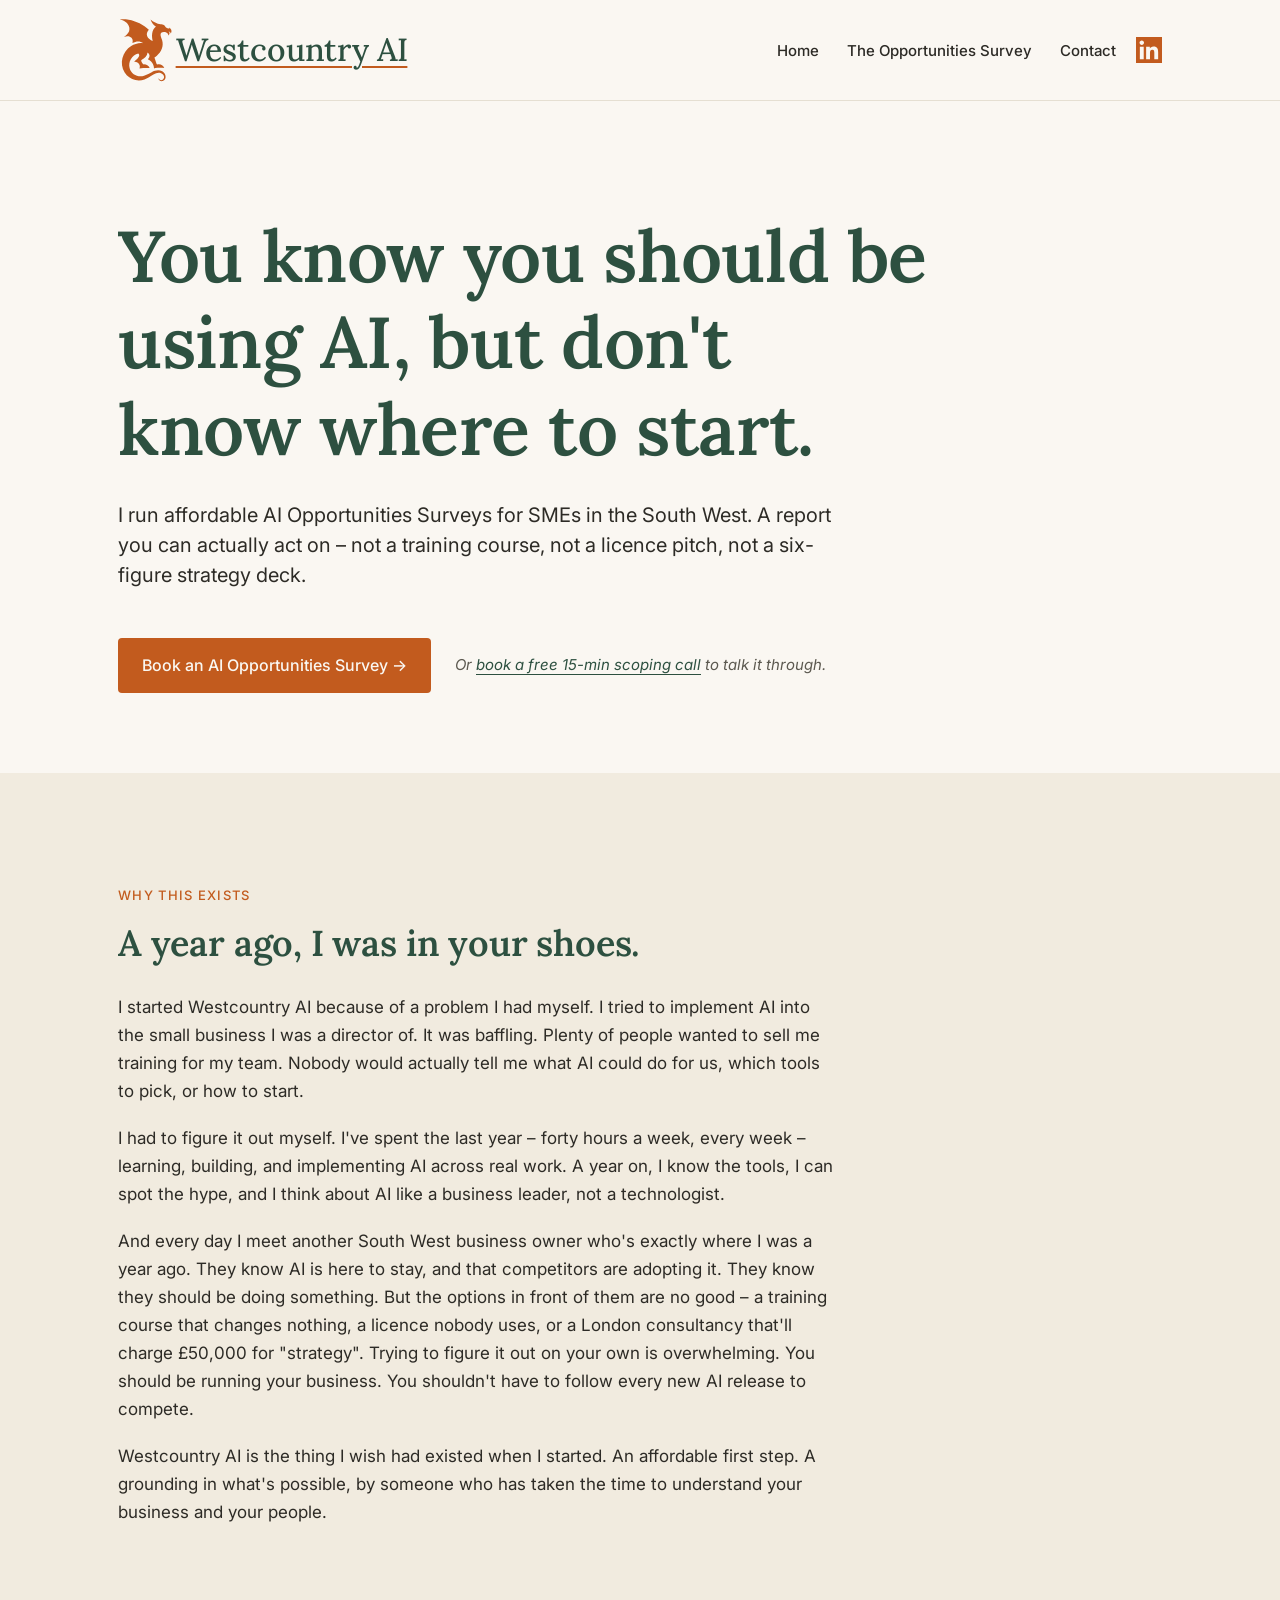
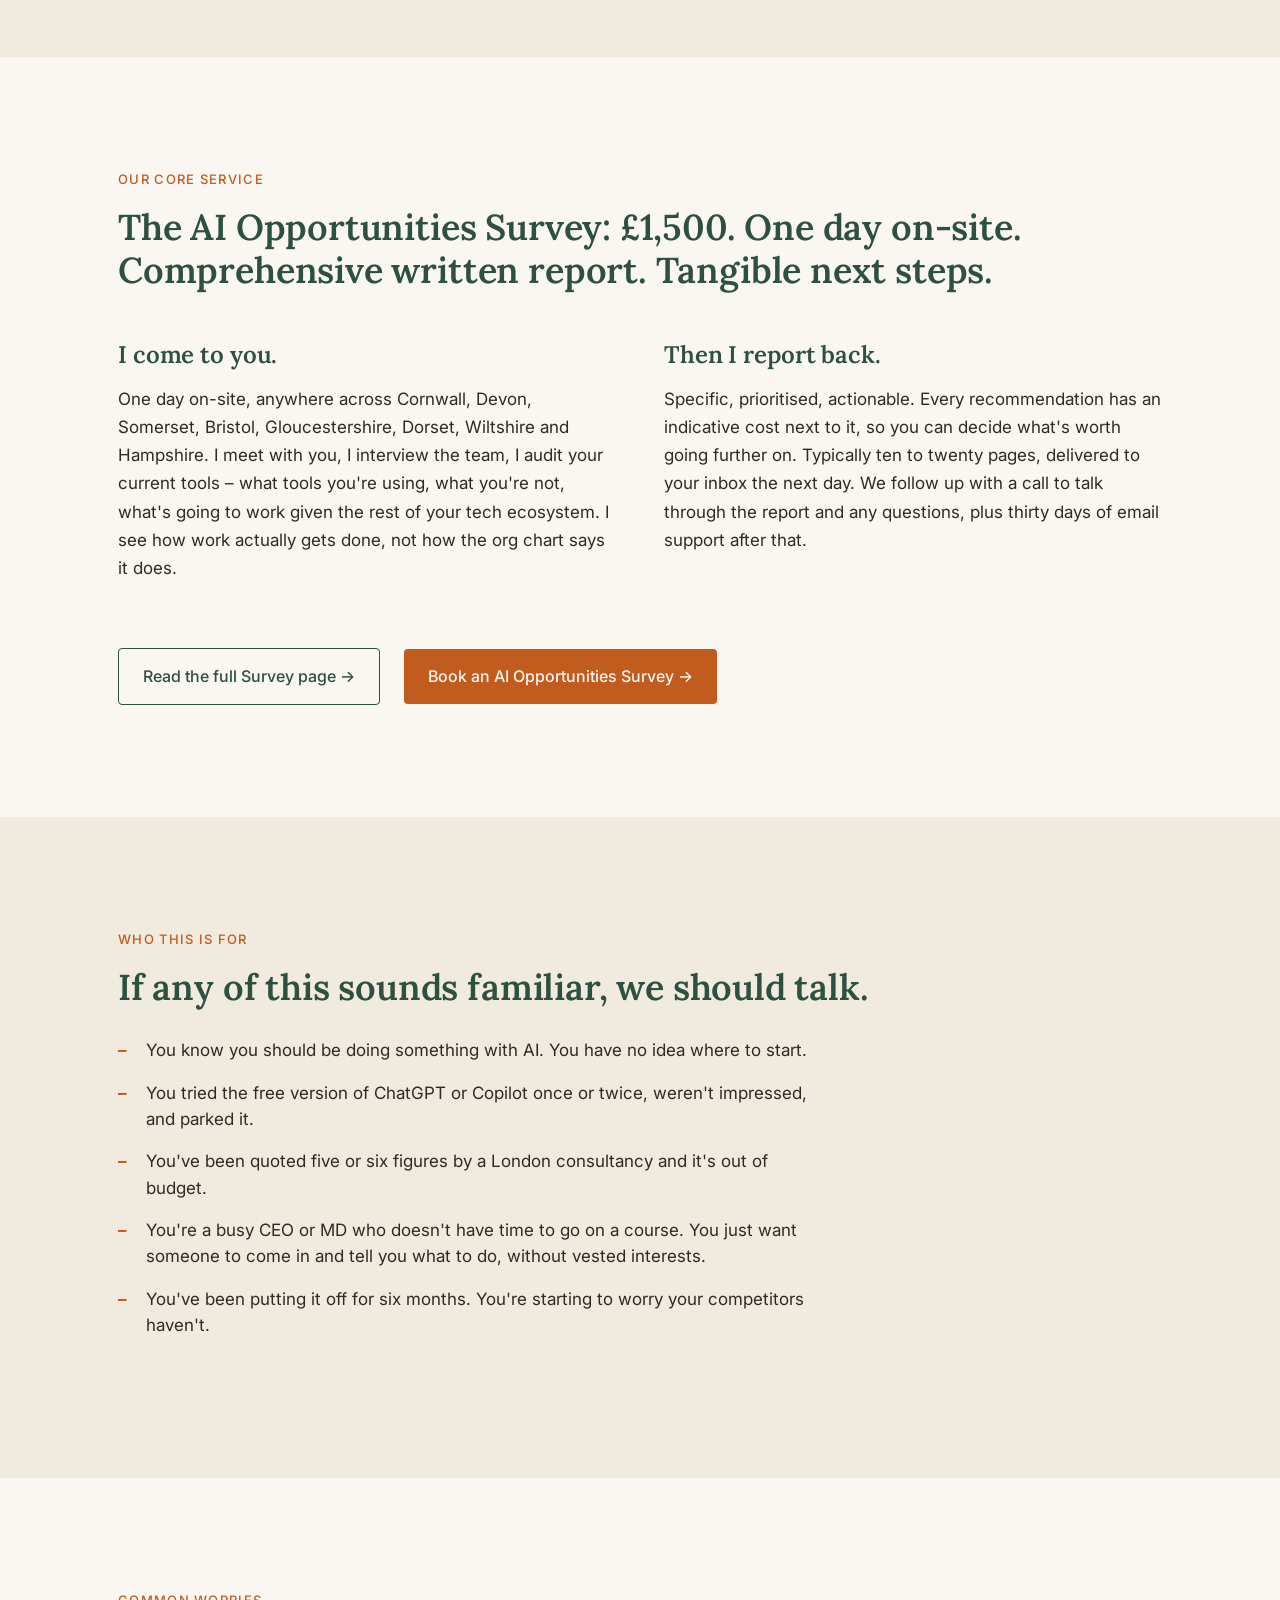
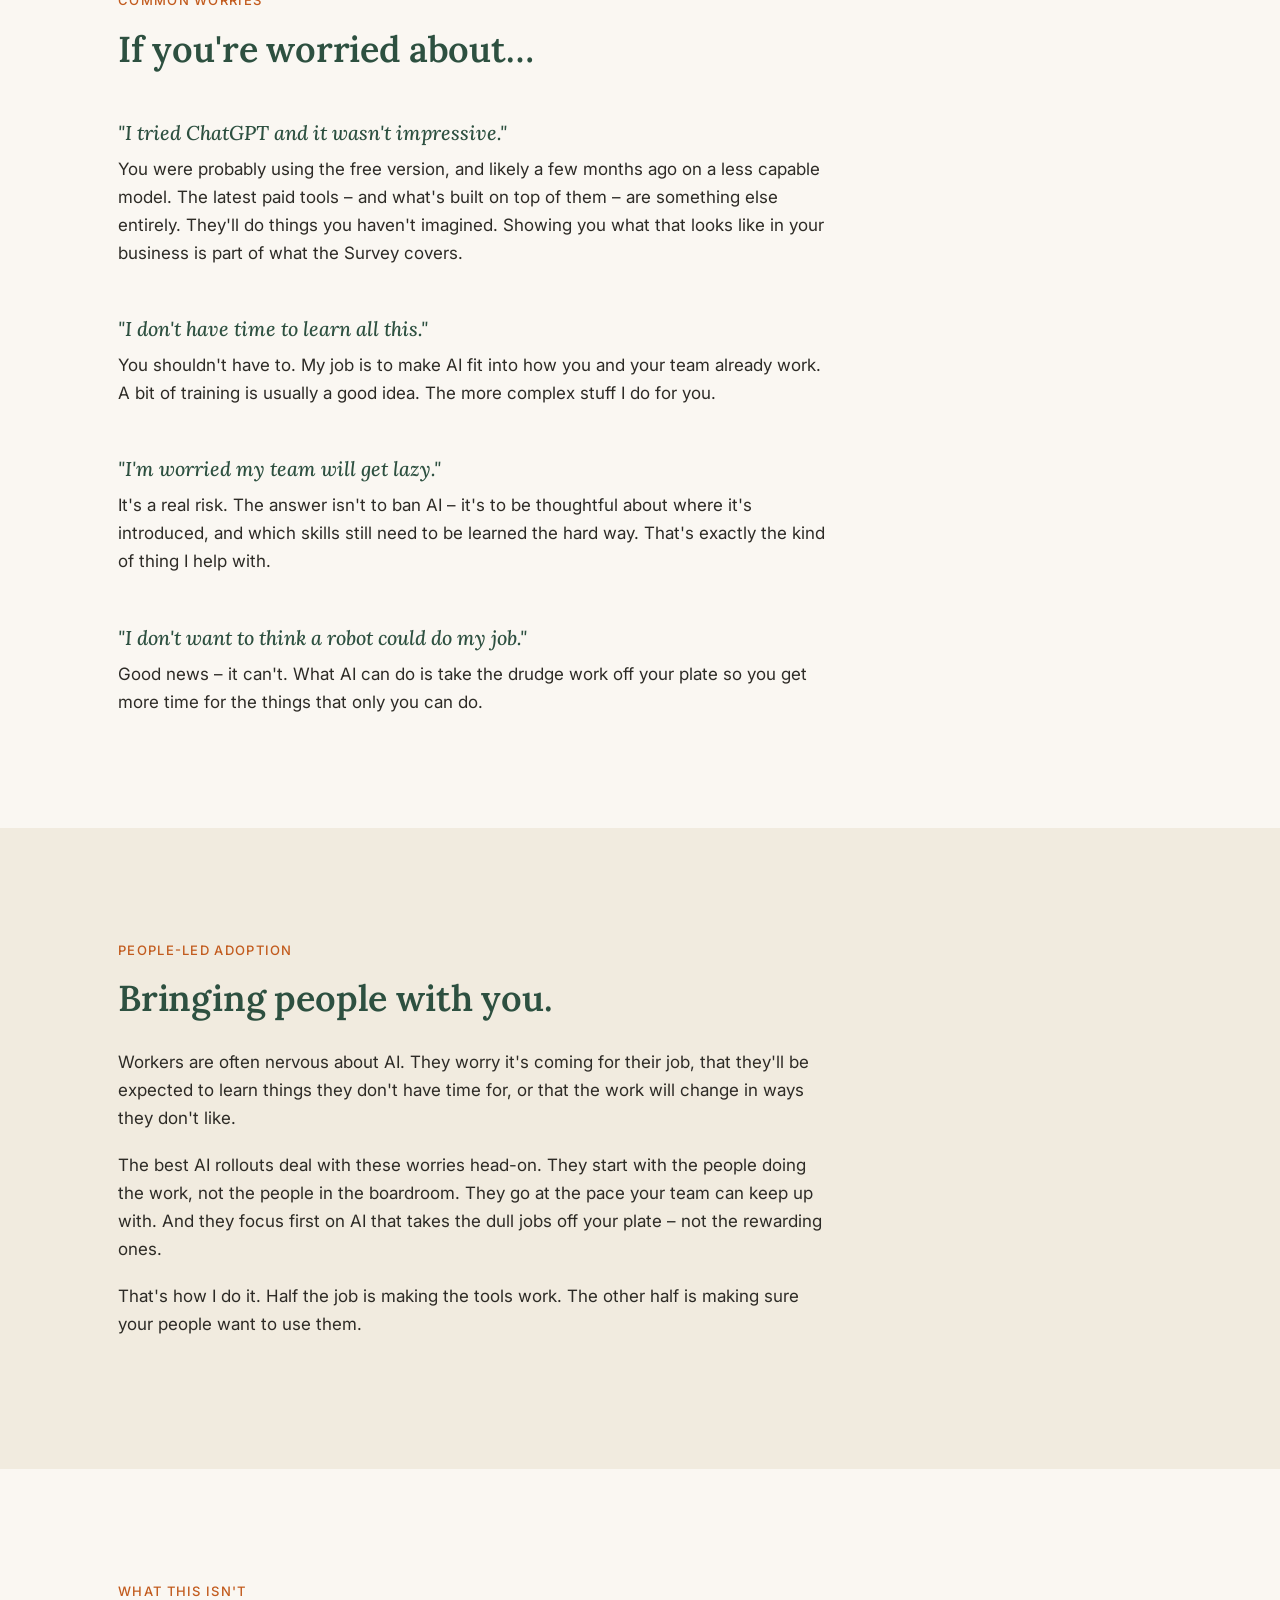
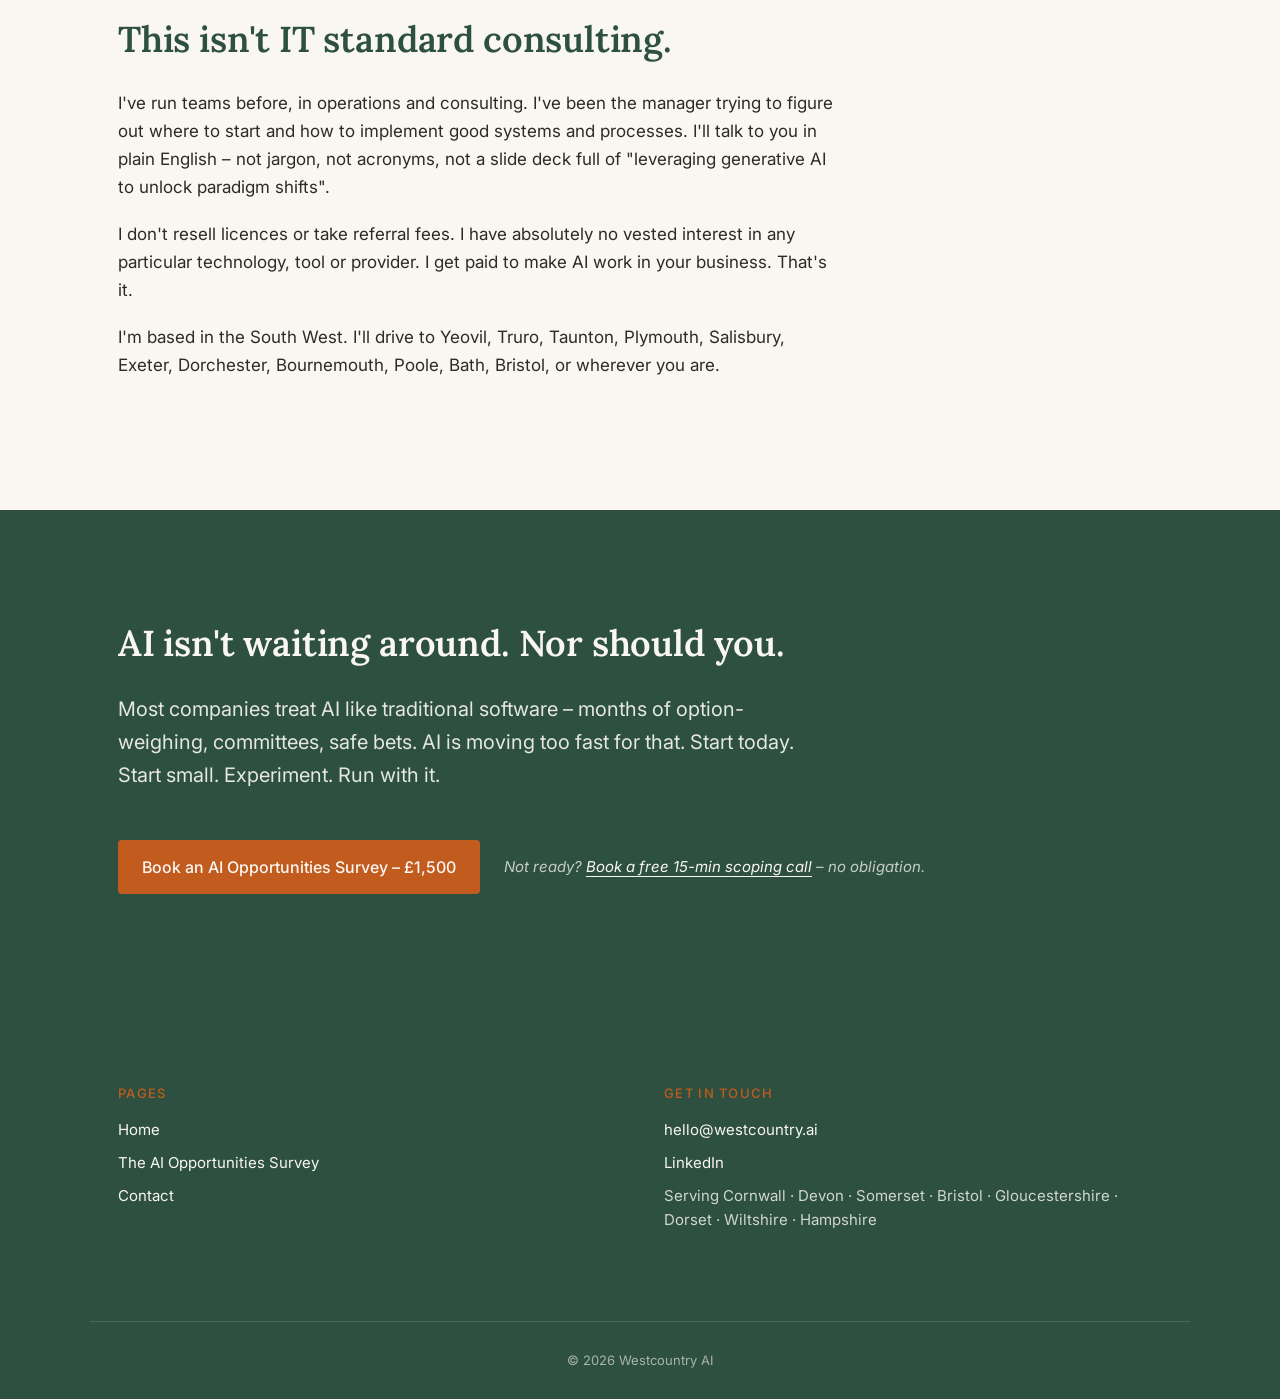
==== index.html @ 36a750c0 "Initial site — Westcountry AI v1" ====
<!DOCTYPE html>
<html lang="en-GB">
<head>
  <meta charset="UTF-8">
  <meta name="viewport" content="width=device-width, initial-scale=1.0">
  <title>Westcountry AI – Practical AI for businesses in the South West</title>
  <meta name="description" content="I help SMEs in Cornwall, Devon, Somerset and beyond figure out where AI fits. The AI Opportunities Survey: £1,500 fixed price, one day on-site, full written report.">
  <link rel="preconnect" href="https://fonts.googleapis.com">
  <link rel="preconnect" href="https://fonts.gstatic.com" crossorigin>
  <link rel="icon" type="image/svg+xml" href="wyvern.svg">
  <link rel="stylesheet" href="styles.css">
</head>
<body>

  <header class="site-header">
    <nav class="nav" aria-label="Main">
      <a href="index.html" class="logo"><img src="wyvern.svg" alt="" class="logo-icon" aria-hidden="true"><span class="logo-text">Westcountry AI</span></a>
      <ul class="nav-links">
        <li><a href="index.html">Home</a></li>
        <li><a href="opportunities-survey.html">The Opportunities Survey</a></li>
        <li><a href="contact.html">Contact</a></li>
      </ul>
      <a href="https://www.linkedin.com/company/westcountryai" class="nav-social" aria-label="LinkedIn" target="_blank" rel="noopener">
        <svg viewBox="0 0 24 24" aria-hidden="true"><rect width="24" height="24" fill="currentColor"/><path fill="#FAF7F2" d="M7.119 20.452H3.555V9h3.564v11.452zM5.337 7.433c-1.144 0-2.063-.926-2.063-2.065 0-1.138.92-2.063 2.063-2.063 1.14 0 2.064.925 2.064 2.063 0 1.139-.925 2.065-2.064 2.065zm15.115 13.019h-3.554v-5.569c0-1.328-.027-3.037-1.852-3.037-1.853 0-2.136 1.445-2.136 2.939v5.667H9.351V9h3.414v1.561h.046c.477-.9 1.637-1.85 3.37-1.85 3.601 0 4.267 2.37 4.267 5.455v6.286z"/></svg>
      </a>
    </nav>
  </header>

  <main>

    <!-- Hero -->
    <section class="hero">
      <div class="container">
        <h1>You know you should be using AI, but don't know where to start.</h1>
        <p class="subhead">I run affordable AI Opportunities Surveys for SMEs in the South West. A report you can actually act on – not a training course, not a licence pitch, not a six-figure strategy deck.</p>
        <div class="cta-row">
          <a href="mailto:hello@westcountry.ai?subject=AI%20Opportunities%20Survey%20enquiry" class="btn btn-primary">Book an AI Opportunities Survey →</a>
          <span class="secondary-cta">Or <a href="mailto:hello@westcountry.ai?subject=15-minute%20scoping%20call%20enquiry">book a free 15-min scoping call</a> to talk it through.</span>
        </div>
      </div>
    </section>

    <!-- Why this exists -->
    <section class="alt">
      <div class="container">
        <p class="section-eyebrow">Why this exists</p>
        <h2>A year ago, I was in your shoes.</h2>
        <div class="prose">
          <p>I started Westcountry AI because of a problem I had myself. I tried to implement AI into the small business I was a director of. It was baffling. Plenty of people wanted to sell me training for my team. Nobody would actually tell me what AI could do for us, which tools to pick, or how to start.</p>
          <p>I had to figure it out myself. I've spent the last year – forty hours a week, every week – learning, building, and implementing AI across real work. A year on, I know the tools, I can spot the hype, and I think about AI like a business leader, not a technologist.</p>
          <p>And every day I meet another South West business owner who's exactly where I was a year ago. They know AI is here to stay, and that competitors are adopting it. They know they should be doing something. But the options in front of them are no good – a training course that changes nothing, a licence nobody uses, or a London consultancy that'll charge £50,000 for "strategy". Trying to figure it out on your own is overwhelming. You should be running your business. You shouldn't have to follow every new AI release to compete.</p>
          <p>Westcountry AI is the thing I wish had existed when I started. An affordable first step. A grounding in what's possible, by someone who has taken the time to understand your business and your people.</p>
        </div>
      </div>
    </section>

    <!-- The product -->
    <section>
      <div class="container">
        <p class="section-eyebrow">Our core service</p>
        <h2>The AI Opportunities Survey: £1,500. One day on-site. Comprehensive written report. Tangible next steps.</h2>

        <div class="three-cols">
          <div class="col">
            <h3>I come to you.</h3>
            <p>One day on-site, anywhere across Cornwall, Devon, Somerset, Bristol, Gloucestershire, Dorset, Wiltshire and Hampshire. I meet with you, I interview the team, I audit your current tools – what tools you're using, what you're not, what's going to work given the rest of your tech ecosystem. I see how work actually gets done, not how the org chart says it does.</p>
          </div>
          <div class="col">
            <h3>Then I report back.</h3>
            <p>Specific, prioritised, actionable. Every recommendation has an indicative cost next to it, so you can decide what's worth going further on. Typically ten to twenty pages, delivered to your inbox the next day. We follow up with a call to talk through the report and any questions, plus thirty days of email support after that.</p>
          </div>
        </div>

        <div class="cta-row" style="margin-top: 3rem;">
          <a href="opportunities-survey.html" class="btn btn-secondary">Read the full Survey page →</a>
          <a href="mailto:hello@westcountry.ai?subject=AI%20Opportunities%20Survey%20enquiry" class="btn btn-primary">Book an AI Opportunities Survey →</a>
        </div>
      </div>
    </section>

    <!-- If this sounds like you -->
    <section class="alt">
      <div class="container">
        <p class="section-eyebrow">Who this is for</p>
        <h2>If any of this sounds familiar, we should talk.</h2>
        <ul class="bullet-list">
          <li>You know you should be doing something with AI. You have no idea where to start.</li>
          <li>You tried the free version of ChatGPT or Copilot once or twice, weren't impressed, and parked it.</li>
          <li>You've been quoted five or six figures by a London consultancy and it's out of budget.</li>
          <li>You're a busy CEO or MD who doesn't have time to go on a course. You just want someone to come in and tell you what to do, without vested interests.</li>
          <li>You've been putting it off for six months. You're starting to worry your competitors haven't.</li>
        </ul>
      </div>
    </section>

    <!-- If you're worried about -->
    <section>
      <div class="container">
        <p class="section-eyebrow">Common worries</p>
        <h2>If you're worried about…</h2>

        <div class="worries">
          <div class="worry-item">
            <p class="q">"I tried ChatGPT and it wasn't impressive."</p>
            <p class="a">You were probably using the free version, and likely a few months ago on a less capable model. The latest paid tools – and what's built on top of them – are something else entirely. They'll do things you haven't imagined. Showing you what that looks like in your business is part of what the Survey covers.</p>
          </div>

          <div class="worry-item">
            <p class="q">"I don't have time to learn all this."</p>
            <p class="a">You shouldn't have to. My job is to make AI fit into how you and your team already work. A bit of training is usually a good idea. The more complex stuff I do for you.</p>
          </div>

          <div class="worry-item">
            <p class="q">"I'm worried my team will get lazy."</p>
            <p class="a">It's a real risk. The answer isn't to ban AI – it's to be thoughtful about where it's introduced, and which skills still need to be learned the hard way. That's exactly the kind of thing I help with.</p>
          </div>

          <div class="worry-item">
            <p class="q">"I don't want to think a robot could do my job."</p>
            <p class="a">Good news – it can't. What AI can do is take the drudge work off your plate so you get more time for the things that only you can do.</p>
          </div>
        </div>
      </div>
    </section>

    <!-- Bringing people with you -->
    <section class="alt">
      <div class="container">
        <p class="section-eyebrow">People-led adoption</p>
        <h2>Bringing people with you.</h2>
        <div class="prose">
          <p>Workers are often nervous about AI. They worry it's coming for their job, that they'll be expected to learn things they don't have time for, or that the work will change in ways they don't like.</p>
          <p>The best AI rollouts deal with these worries head-on. They start with the people doing the work, not the people in the boardroom. They go at the pace your team can keep up with. And they focus first on AI that takes the dull jobs off your plate – not the rewarding ones.</p>
          <p>That's how I do it. Half the job is making the tools work. The other half is making sure your people want to use them.</p>
        </div>
      </div>
    </section>

    <!-- I'm not a tech bro -->
    <section>
      <div class="container">
        <p class="section-eyebrow">What this isn't</p>
        <h2>This isn't IT standard consulting.</h2>
        <div class="prose">
          <p>I've run teams before, in operations and consulting. I've been the manager trying to figure out where to start and how to implement good systems and processes. I'll talk to you in plain English – not jargon, not acronyms, not a slide deck full of "leveraging generative AI to unlock paradigm shifts".</p>
          <p>I don't resell licences or take referral fees. I have absolutely no vested interest in any particular technology, tool or provider. I get paid to make AI work in your business. That's it.</p>
          <p>I'm based in the South West. I'll drive to Yeovil, Truro, Taunton, Plymouth, Salisbury, Exeter, Dorchester, Bournemouth, Poole, Bath, Bristol, or wherever you are.</p>
        </div>
      </div>
    </section>

    <!-- Final CTA band -->
    <section class="cta-band">
      <div class="container">
        <h2>AI isn't waiting around. Nor should you.</h2>
        <p class="subhead">Most companies treat AI like traditional software – months of option-weighing, committees, safe bets. AI is moving too fast for that. Start today. Start small. Experiment. Run with it.</p>
        <div class="cta-row">
          <a href="mailto:hello@westcountry.ai?subject=AI%20Opportunities%20Survey%20enquiry" class="btn btn-primary">Book an AI Opportunities Survey – £1,500</a>
          <span class="secondary-cta">Not ready? <a href="mailto:hello@westcountry.ai?subject=15-minute%20scoping%20call%20enquiry">Book a free 15-min scoping call</a> – no obligation.</span>
        </div>
      </div>
    </section>

  </main>

  <footer class="site-footer">
    <div class="footer-grid">
      <div>
        <h4>Pages</h4>
        <ul>
          <li><a href="index.html">Home</a></li>
          <li><a href="opportunities-survey.html">The AI Opportunities Survey</a></li>
          <li><a href="contact.html">Contact</a></li>
        </ul>
      </div>
      <div>
        <h4>Get in touch</h4>
        <p><a href="mailto:hello@westcountry.ai">hello@westcountry.ai</a></p>
        <p><a href="https://www.linkedin.com/company/westcountryai" target="_blank" rel="noopener">LinkedIn</a></p>
        <p>Serving Cornwall · Devon · Somerset · Bristol · Gloucestershire · Dorset · Wiltshire · Hampshire</p>
      </div>
    </div>
    <div class="copyright">© 2026 Westcountry AI</div>
  </footer>

</body>
</html>
---- styles.css ----
/* ============================================
   Westcountry AI – site styles
   v1, plain CSS, no framework
   ============================================ */

/* ---- Fonts (Google Fonts) ---- */
@import url('https://fonts.googleapis.com/css2?family=Lora:ital,wght@0,400..700;1,400..700&family=Inter:wght@400;500;600;700&display=swap');

/* ---- Reset ---- */
*, *::before, *::after {
  box-sizing: border-box;
  margin: 0;
  padding: 0;
}

html {
  scroll-behavior: smooth;
  -webkit-text-size-adjust: 100%;
}

img, svg {
  max-width: 100%;
  height: auto;
  display: block;
}

button {
  font: inherit;
}

/* ---- Design tokens ---- */
:root {
  /* Palette */
  --bg: #FAF7F2;
  --bg-alt: #F1EBDF;
  --bg-dark: #2D5040;
  --text: #2D2B26;
  --text-muted: #5C5950;
  --primary: #2D5040;
  --accent: #C25B1E;
  --accent-hover: #A04816;
  --border: #E5DFD2;

  /* Type */
  --font-heading: 'Lora', Georgia, serif;
  --font-body: 'Inter', -apple-system, system-ui, sans-serif;

  /* Type scale (mobile defaults; larger via clamp) */
  --fs-display: clamp(2.5rem, 6vw, 4.5rem);  /* H1 hero */
  --fs-h1: clamp(2rem, 4.5vw, 3rem);          /* page H1 */
  --fs-h2: clamp(1.625rem, 3vw, 2.25rem);     /* H2 */
  --fs-h3: clamp(1.25rem, 2vw, 1.5rem);       /* H3 */
  --fs-large: 1.25rem;                         /* lead paragraphs */
  --fs-body: 1.0625rem;                        /* 17px body */
  --fs-small: 0.9375rem;                       /* 15px */
  --fs-caption: 0.8125rem;                     /* 13px */

  /* Spacing */
  --space-xxs: 0.25rem;
  --space-xs: 0.5rem;
  --space-s: 1rem;
  --space-m: 1.75rem;
  --space-l: 3rem;
  --space-xl: 5rem;
  --space-xxl: 7rem;

  /* Layout */
  --max-prose: 65ch;
  --max-content: 1100px;
}

/* ---- Base ---- */
body {
  background: var(--bg);
  color: var(--text);
  font-family: var(--font-body);
  font-size: var(--fs-body);
  line-height: 1.65;
  font-feature-settings: "kern", "liga", "calt";
  -webkit-font-smoothing: antialiased;
  -moz-osx-font-smoothing: grayscale;
}

h1, h2, h3, h4 {
  font-family: var(--font-heading);
  color: var(--primary);
  line-height: 1.2;
  letter-spacing: -0.005em;
}

h1 {
  font-size: var(--fs-h1);
  font-weight: 600;
}

h2 {
  font-size: var(--fs-h2);
  font-weight: 600;
  margin-bottom: var(--space-m);
}

h3 {
  font-size: var(--fs-h3);
  font-weight: 600;
  margin-bottom: var(--space-s);
}

p {
  margin-bottom: 1.1em;
  max-width: 65ch;
}

a {
  color: var(--primary);
  text-decoration: underline;
  text-decoration-thickness: 1px;
  text-underline-offset: 4px;
  transition: color 0.15s ease;
}

a:hover {
  color: var(--accent);
}

strong {
  font-weight: 600;
  color: var(--primary);
}

em {
  font-style: italic;
}

::selection {
  background: var(--accent);
  color: var(--bg);
}

/* ---- Layout ---- */
.container {
  max-width: var(--max-content);
  margin: 0 auto;
  padding: 0 var(--space-m);
}

.prose {
  max-width: var(--max-prose);
}

.prose-narrow {
  max-width: 55ch;
}

section {
  padding: var(--space-xxl) 0;
}

section.alt {
  background: var(--bg-alt);
}

section.tight {
  padding: var(--space-xl) 0;
}

.section-eyebrow {
  font-family: var(--font-body);
  font-size: var(--fs-caption);
  text-transform: uppercase;
  letter-spacing: 0.1em;
  color: var(--accent);
  font-weight: 500;
  margin-bottom: var(--space-s);
}

/* ---- Header ---- */
.site-header {
  position: sticky;
  top: 0;
  z-index: 100;
  background: color-mix(in srgb, var(--bg) 92%, transparent);
  backdrop-filter: saturate(180%) blur(10px);
  -webkit-backdrop-filter: saturate(180%) blur(10px);
  border-bottom: 1px solid var(--border);
}

.nav {
  display: flex;
  align-items: center;
  justify-content: flex-start;
  gap: 0;
  max-width: var(--max-content);
  margin: 0 auto;
  padding: 1.125rem var(--space-m);
}

.nav-links {
  margin-left: auto;
}

.nav-social {
  margin-left: 1.25rem;
}

.logo {
  font-family: var(--font-heading);
  font-weight: 500;
  color: var(--primary);
  text-decoration: none;
  font-size: 2rem;
  letter-spacing: -0.005em;
  white-space: nowrap;
  display: inline-flex;
  align-items: center;
  gap: 0.15rem;
}

.logo-icon {
  height: 64px;
  width: auto;
  flex-shrink: 0;
}

.nav-social {
  color: var(--accent);
  display: inline-flex;
  align-items: center;
  text-decoration: none;
  transition: color 0.15s ease;
}

.nav-social svg {
  width: 26px;
  height: 26px;
  display: block;
}

.nav-social:hover {
  color: var(--accent-hover);
}

.logo:hover {
  color: var(--primary);
}

.logo-text {
  text-decoration: underline;
  text-decoration-color: var(--accent);
  text-decoration-thickness: 1.5px;
  text-underline-offset: 5px;
}

.nav-links {
  display: flex;
  gap: 1.75rem;
  list-style: none;
  align-items: center;
}

.nav-links a {
  text-decoration: none;
  font-size: var(--fs-small);
  color: var(--text);
  font-weight: 500;
}

.nav-links a:hover {
  color: var(--accent);
}

.nav-cta {
  margin-left: auto;
}

/* ---- Buttons ---- */
.btn {
  display: inline-flex;
  align-items: center;
  gap: 0.5em;
  padding: 0.875rem 1.5rem;
  font-family: var(--font-body);
  font-weight: 500;
  font-size: 1rem;
  text-decoration: none;
  border-radius: 4px;
  cursor: pointer;
  border: none;
  transition: background-color 0.15s ease, color 0.15s ease;
  white-space: nowrap;
}

.btn-primary {
  background: var(--accent);
  color: var(--bg);
}

.btn-primary:hover {
  background: var(--accent-hover);
  color: var(--bg);
}

.btn-secondary {
  background: transparent;
  color: var(--primary);
  border: 1px solid var(--primary);
}

.btn-secondary:hover {
  background: var(--primary);
  color: var(--bg);
}

.btn-text {
  color: var(--primary);
  font-size: var(--fs-small);
  text-decoration: underline;
}

.btn-text:hover {
  color: var(--accent);
}

/* ---- Hero ---- */
.hero {
  padding: var(--space-xxl) 0 var(--space-xl);
}

.hero h1 {
  font-size: var(--fs-display);
  font-weight: 600;
  margin-bottom: var(--space-m);
  max-width: 18ch;
}

.hero .subhead {
  font-size: var(--fs-large);
  color: var(--text);
  margin-bottom: var(--space-l);
  max-width: 55ch;
  line-height: 1.5;
}

.cta-row {
  display: flex;
  flex-wrap: wrap;
  align-items: center;
  gap: 1.5rem;
}

.secondary-cta {
  font-size: var(--fs-small);
  color: var(--text-muted);
  font-style: italic;
}

.secondary-cta a {
  color: var(--primary);
}

/* ---- Three-column ---- */
.three-cols {
  display: grid;
  grid-template-columns: repeat(auto-fit, minmax(260px, 1fr));
  gap: var(--space-l);
  margin-top: var(--space-l);
}

.three-cols .col h3 {
  margin-bottom: var(--space-s);
  color: var(--primary);
}

/* ---- Bullet list ---- */
.bullet-list {
  list-style: none;
  margin: var(--space-m) 0;
}

.bullet-list li {
  padding-left: 1.75rem;
  position: relative;
  margin-bottom: var(--space-s);
  max-width: 65ch;
  line-height: 1.55;
}

.bullet-list li::before {
  content: '–';
  position: absolute;
  left: 0;
  color: var(--accent);
  font-weight: 700;
}

/* ---- Worry / Q&A blocks ---- */
.worries {
  display: grid;
  gap: var(--space-l);
  max-width: 70ch;
  margin-top: var(--space-l);
}

.worry-item .q {
  font-family: var(--font-heading);
  font-style: italic;
  color: var(--primary);
  font-size: 1.25rem;
  font-weight: 500;
  margin-bottom: var(--space-xs);
  line-height: 1.4;
}

.worry-item .a {
  color: var(--text);
  margin: 0;
}

/* ---- Pull quote / testimonial ---- */
.quote-block {
  border-left: 3px solid var(--accent);
  padding-left: var(--space-m);
  margin: var(--space-m) 0;
  max-width: 60ch;
}

.quote-block .quote {
  font-family: var(--font-heading);
  font-style: italic;
  font-size: 1.375rem;
  color: var(--primary);
  line-height: 1.4;
  font-weight: 400;
}

.quote-block .attr {
  font-family: var(--font-body);
  font-style: normal;
  font-size: var(--fs-small);
  color: var(--text-muted);
  margin-top: var(--space-s);
}

/* ---- Final CTA band ---- */
.cta-band {
  background: var(--bg-dark);
  color: var(--bg);
  padding: var(--space-xxl) 0;
}

.cta-band h2,
.cta-band h3 {
  color: var(--bg);
}

.cta-band .subhead {
  color: color-mix(in srgb, var(--bg) 90%, transparent);
  font-size: var(--fs-large);
  margin-bottom: var(--space-l);
  max-width: 55ch;
}

.cta-band .secondary-cta {
  color: color-mix(in srgb, var(--bg) 75%, transparent);
}

.cta-band .secondary-cta a {
  color: var(--bg);
}

/* ---- FAQ accordion-ish (no JS) ---- */
.faq {
  margin-top: var(--space-l);
  max-width: 70ch;
}

.faq details {
  border-bottom: 1px solid var(--border);
  padding: var(--space-m) 0;
}

.faq details:first-child {
  border-top: 1px solid var(--border);
}

.faq summary {
  font-family: var(--font-heading);
  font-size: 1.125rem;
  font-weight: 500;
  color: var(--primary);
  cursor: pointer;
  list-style: none;
  display: flex;
  justify-content: space-between;
  align-items: center;
  gap: var(--space-s);
}

.faq summary::-webkit-details-marker {
  display: none;
}

.faq summary::after {
  content: '+';
  font-weight: 300;
  font-size: 1.5rem;
  color: var(--accent);
  transition: transform 0.2s ease;
}

.faq details[open] summary::after {
  content: '−';
}

.faq details > *:not(summary) {
  margin-top: var(--space-s);
}

/* ---- Day timeline (Opportunities Survey) ---- */
.day-step {
  margin-bottom: var(--space-l);
  padding-left: var(--space-m);
  border-left: 2px solid var(--border);
}

.day-step h3 {
  color: var(--primary);
  margin-bottom: var(--space-xs);
}

.day-step .duration {
  font-size: var(--fs-small);
  color: var(--text-muted);
  font-style: italic;
}

/* ---- Cards (case studies placeholder) ---- */
.card-grid {
  display: grid;
  grid-template-columns: repeat(auto-fit, minmax(260px, 1fr));
  gap: var(--space-m);
  margin-top: var(--space-l);
}

.card {
  background: var(--bg);
  border: 1px solid var(--border);
  padding: var(--space-m);
  border-radius: 6px;
}

.card-empty {
  text-align: center;
  padding: var(--space-xl);
  border: 2px dashed var(--border);
  background: transparent;
  color: var(--text-muted);
  font-style: italic;
  border-radius: 6px;
}

/* ---- Footer ---- */
.site-footer {
  background: var(--primary);
  color: var(--bg);
  padding: var(--space-xl) 0 var(--space-m);
}

.site-footer h4 {
  color: var(--accent);
  font-family: var(--font-body);
  font-size: var(--fs-caption);
  text-transform: uppercase;
  letter-spacing: 0.1em;
  margin-bottom: var(--space-s);
  font-weight: 500;
}

.site-footer a {
  color: var(--bg);
  text-decoration: none;
}

.site-footer a:hover {
  color: var(--accent);
}

.footer-grid {
  display: grid;
  grid-template-columns: repeat(auto-fit, minmax(200px, 1fr));
  gap: var(--space-l);
  max-width: var(--max-content);
  margin: 0 auto;
  padding: 0 var(--space-m);
}

.footer-grid ul {
  list-style: none;
}

.footer-grid li {
  margin-bottom: var(--space-xs);
  font-size: var(--fs-small);
}

.footer-grid p {
  font-size: var(--fs-small);
  color: color-mix(in srgb, var(--bg) 80%, transparent);
  margin-bottom: var(--space-xs);
}

.copyright {
  text-align: center;
  font-size: var(--fs-caption);
  color: color-mix(in srgb, var(--bg) 60%, transparent);
  margin-top: var(--space-xl);
  padding-top: var(--space-m);
  border-top: 1px solid color-mix(in srgb, var(--bg) 15%, transparent);
  max-width: var(--max-content);
  margin-left: auto;
  margin-right: auto;
  padding-left: var(--space-m);
  padding-right: var(--space-m);
}

/* ---- Utility ---- */
.lead {
  font-size: var(--fs-large);
  color: var(--text);
  line-height: 1.5;
}

.muted {
  color: var(--text-muted);
}

.divider {
  border: none;
  height: 1px;
  background: var(--border);
  margin: var(--space-l) 0;
}

.placeholder-note {
  background: color-mix(in srgb, var(--accent) 10%, transparent);
  border-left: 3px solid var(--accent);
  padding: var(--space-s) var(--space-m);
  font-size: var(--fs-small);
  color: var(--text-muted);
  font-style: italic;
  margin: var(--space-m) 0;
}

/* ---- Page-specific helpers ---- */
.page-hero {
  padding: var(--space-xxl) 0 var(--space-l);
}

.page-hero h1 {
  font-size: var(--fs-h1);
  margin-bottom: var(--space-m);
}

.page-hero .subhead {
  font-size: var(--fs-large);
  color: var(--text);
  max-width: 55ch;
}

/* ---- Responsive ---- */
@media (max-width: 880px) {
  .nav {
    flex-wrap: wrap;
    padding: 1rem var(--space-s);
    gap: var(--space-s);
  }

  .nav-links {
    order: 3;
    width: 100%;
    flex-wrap: wrap;
    gap: 1rem;
    padding-top: var(--space-s);
    border-top: 1px solid var(--border);
  }

  .nav-cta {
    margin-left: 0;
  }

  section {
    padding: var(--space-xl) 0;
  }

  .hero {
    padding: var(--space-xl) 0 var(--space-l);
  }

  .footer-grid {
    grid-template-columns: 1fr 1fr;
  }
}

@media (max-width: 520px) {
  .nav-links {
    flex-direction: column;
    align-items: flex-start;
    gap: 0.5rem;
  }

  .nav-cta {
    width: 100%;
  }

  .nav-cta .btn {
    width: 100%;
    justify-content: center;
  }

  .footer-grid {
    grid-template-columns: 1fr;
  }

  .cta-row {
    flex-direction: column;
    align-items: flex-start;
  }
}
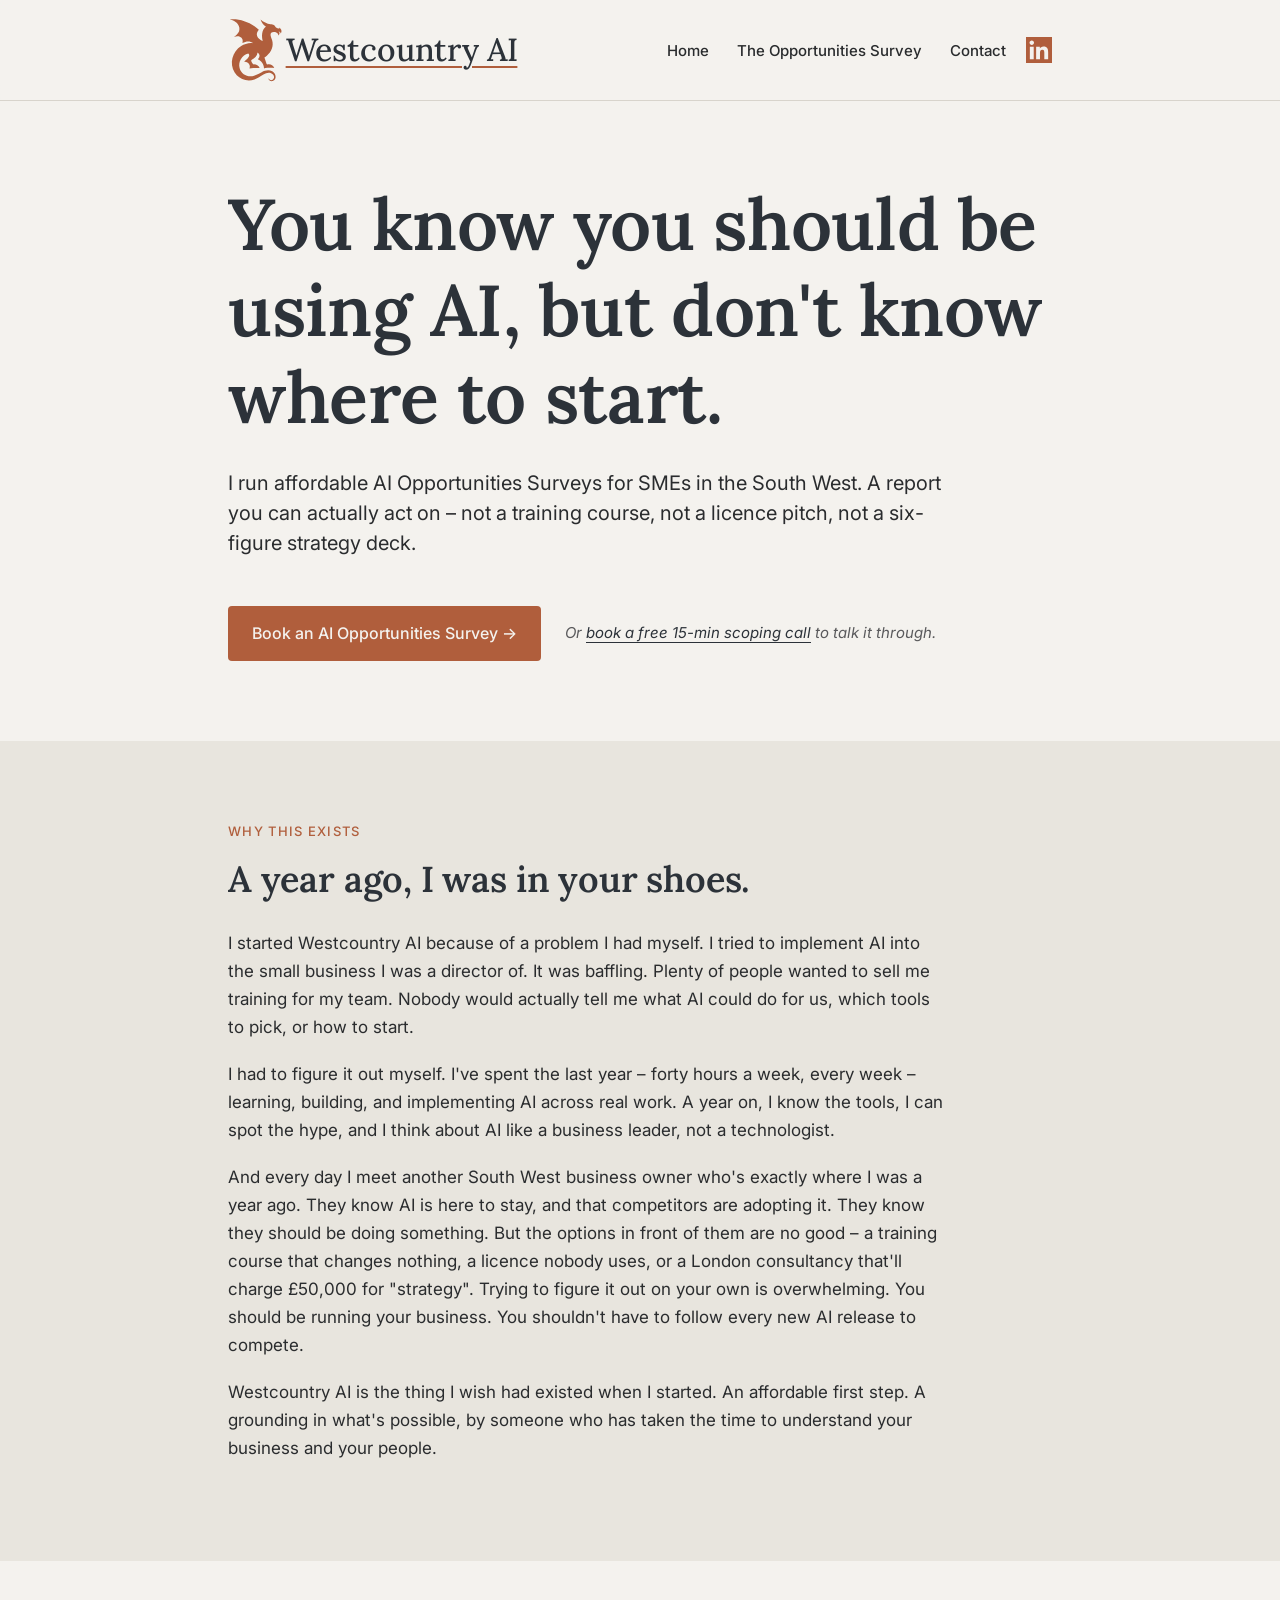
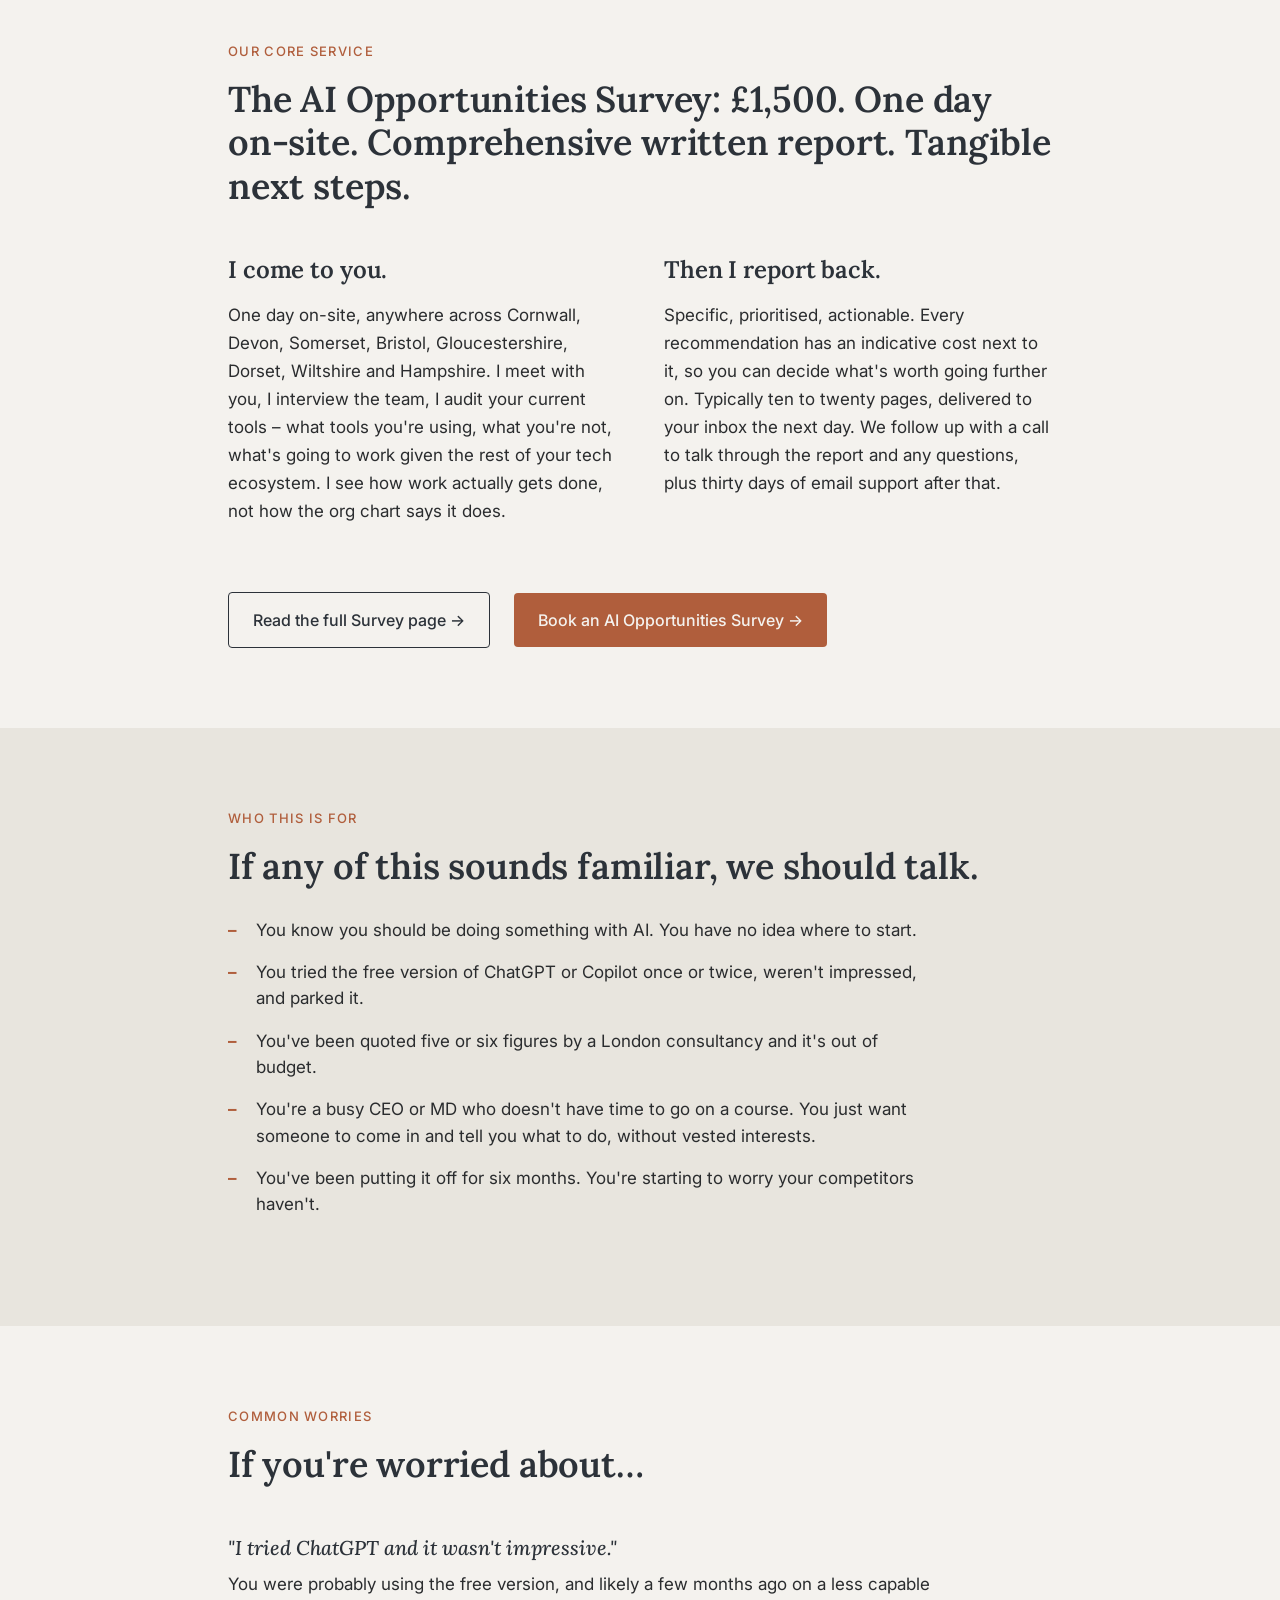
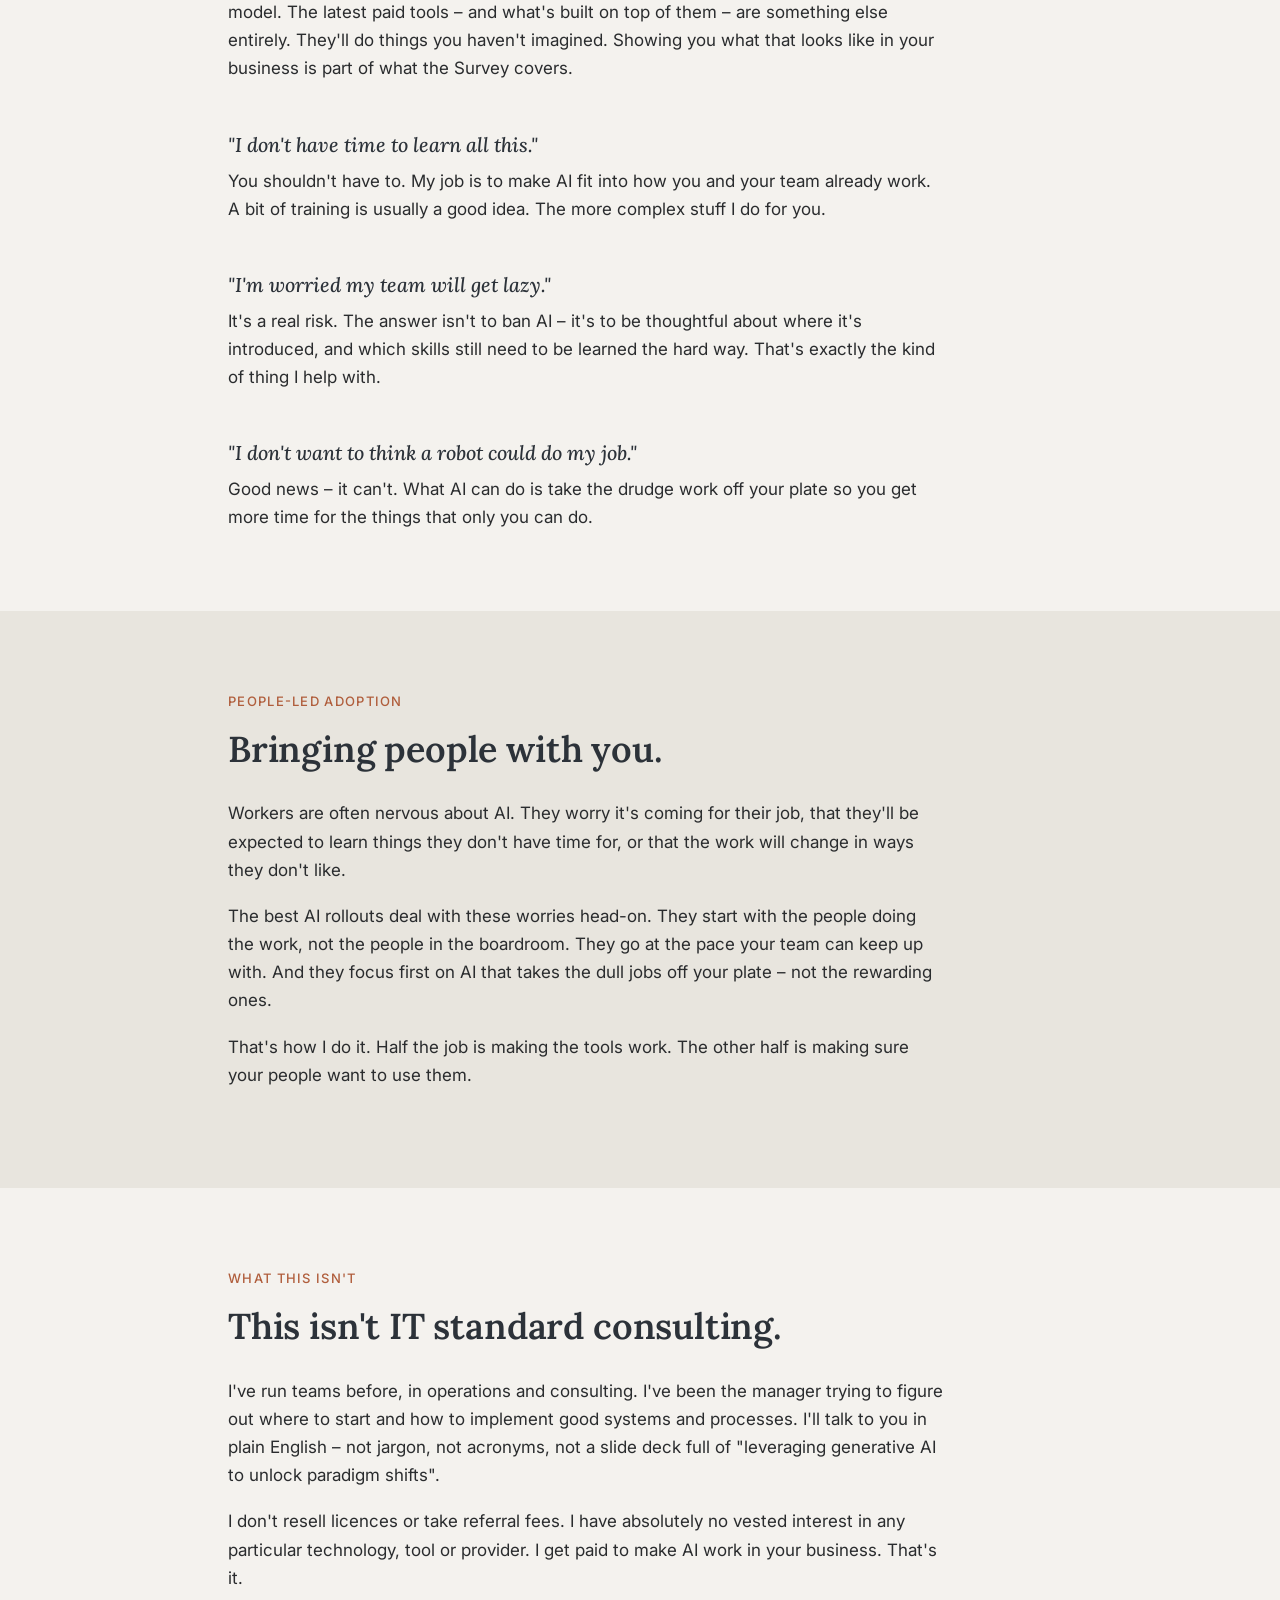
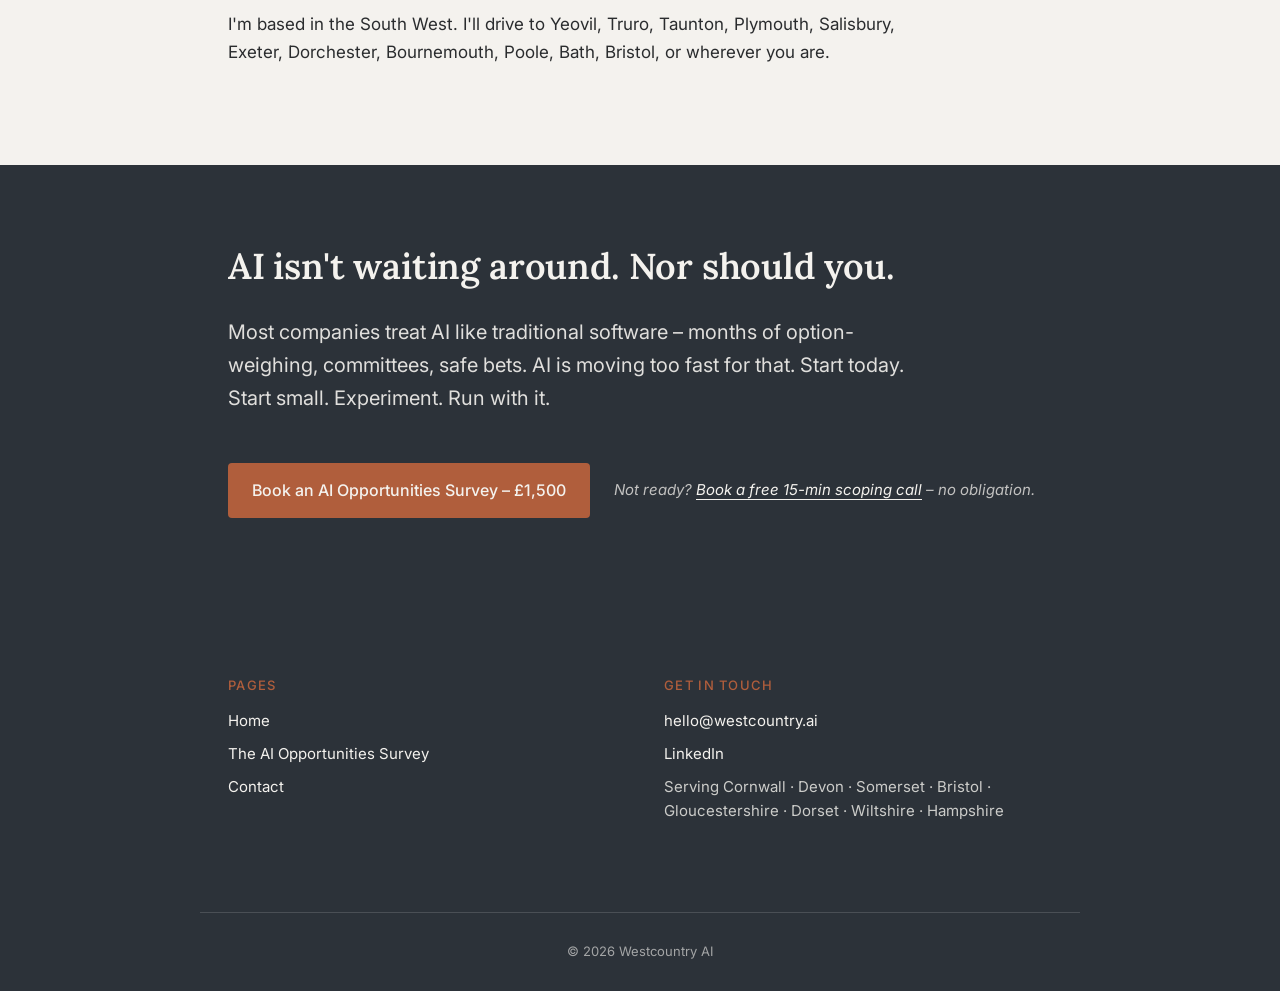
==== commit 53697e69: "Switch palette to Deep Slate + Burnt Sienna Won the round-robin A/B test 4-3-2-1-0 against Soft Jade" ====
--- a/index.html
+++ b/index.html
@@ -21,7 +21,7 @@
         <li><a href="contact.html">Contact</a></li>
       </ul>
       <a href="https://www.linkedin.com/company/westcountryai" class="nav-social" aria-label="LinkedIn" target="_blank" rel="noopener">
-        <svg viewBox="0 0 24 24" aria-hidden="true"><rect width="24" height="24" fill="currentColor"/><path fill="#FAF7F2" d="M7.119 20.452H3.555V9h3.564v11.452zM5.337 7.433c-1.144 0-2.063-.926-2.063-2.065 0-1.138.92-2.063 2.063-2.063 1.14 0 2.064.925 2.064 2.063 0 1.139-.925 2.065-2.064 2.065zm15.115 13.019h-3.554v-5.569c0-1.328-.027-3.037-1.852-3.037-1.853 0-2.136 1.445-2.136 2.939v5.667H9.351V9h3.414v1.561h.046c.477-.9 1.637-1.85 3.37-1.85 3.601 0 4.267 2.37 4.267 5.455v6.286z"/></svg>
+        <svg viewBox="0 0 24 24" aria-hidden="true"><rect width="24" height="24" fill="currentColor"/><path fill="#F4F2EE" d="M7.119 20.452H3.555V9h3.564v11.452zM5.337 7.433c-1.144 0-2.063-.926-2.063-2.065 0-1.138.92-2.063 2.063-2.063 1.14 0 2.064.925 2.064 2.063 0 1.139-.925 2.065-2.064 2.065zm15.115 13.019h-3.554v-5.569c0-1.328-.027-3.037-1.852-3.037-1.853 0-2.136 1.445-2.136 2.939v5.667H9.351V9h3.414v1.561h.046c.477-.9 1.637-1.85 3.37-1.85 3.601 0 4.267 2.37 4.267 5.455v6.286z"/></svg>
       </a>
     </nav>
   </header>
--- a/styles.css
+++ b/styles.css
@@ -30,16 +30,16 @@
 
 /* ---- Design tokens ---- */
 :root {
-  /* Palette */
-  --bg: #FAF7F2;
-  --bg-alt: #F1EBDF;
-  --bg-dark: #2D5040;
-  --text: #2D2B26;
-  --text-muted: #5C5950;
-  --primary: #2D5040;
-  --accent: #C25B1E;
-  --accent-hover: #A04816;
-  --border: #E5DFD2;
+  /* Palette — Deep Slate + Burnt Sienna on cool stone */
+  --bg: #F4F2EE;
+  --bg-alt: #E8E5DE;
+  --bg-dark: #2C3239;
+  --text: #2A2C2E;
+  --text-muted: #5A5A5C;
+  --primary: #2C3239;
+  --accent: #B05E3C;
+  --accent-hover: #944A2C;
+  --border: #D8D4CC;
 
   /* Type */
   --font-heading: 'Lora', Georgia, serif;
@@ -62,11 +62,11 @@
   --space-m: 1.75rem;
   --space-l: 3rem;
   --space-xl: 5rem;
-  --space-xxl: 7rem;
+  --space-xxl: 5rem;
 
   /* Layout */
   --max-prose: 65ch;
-  --max-content: 1100px;
+  --max-content: 880px;
 }
 
 /* ---- Base ---- */
@@ -329,7 +329,7 @@
   font-size: var(--fs-display);
   font-weight: 600;
   margin-bottom: var(--space-m);
-  max-width: 18ch;
+  max-width: 24ch;
 }
 
 .hero .subhead {
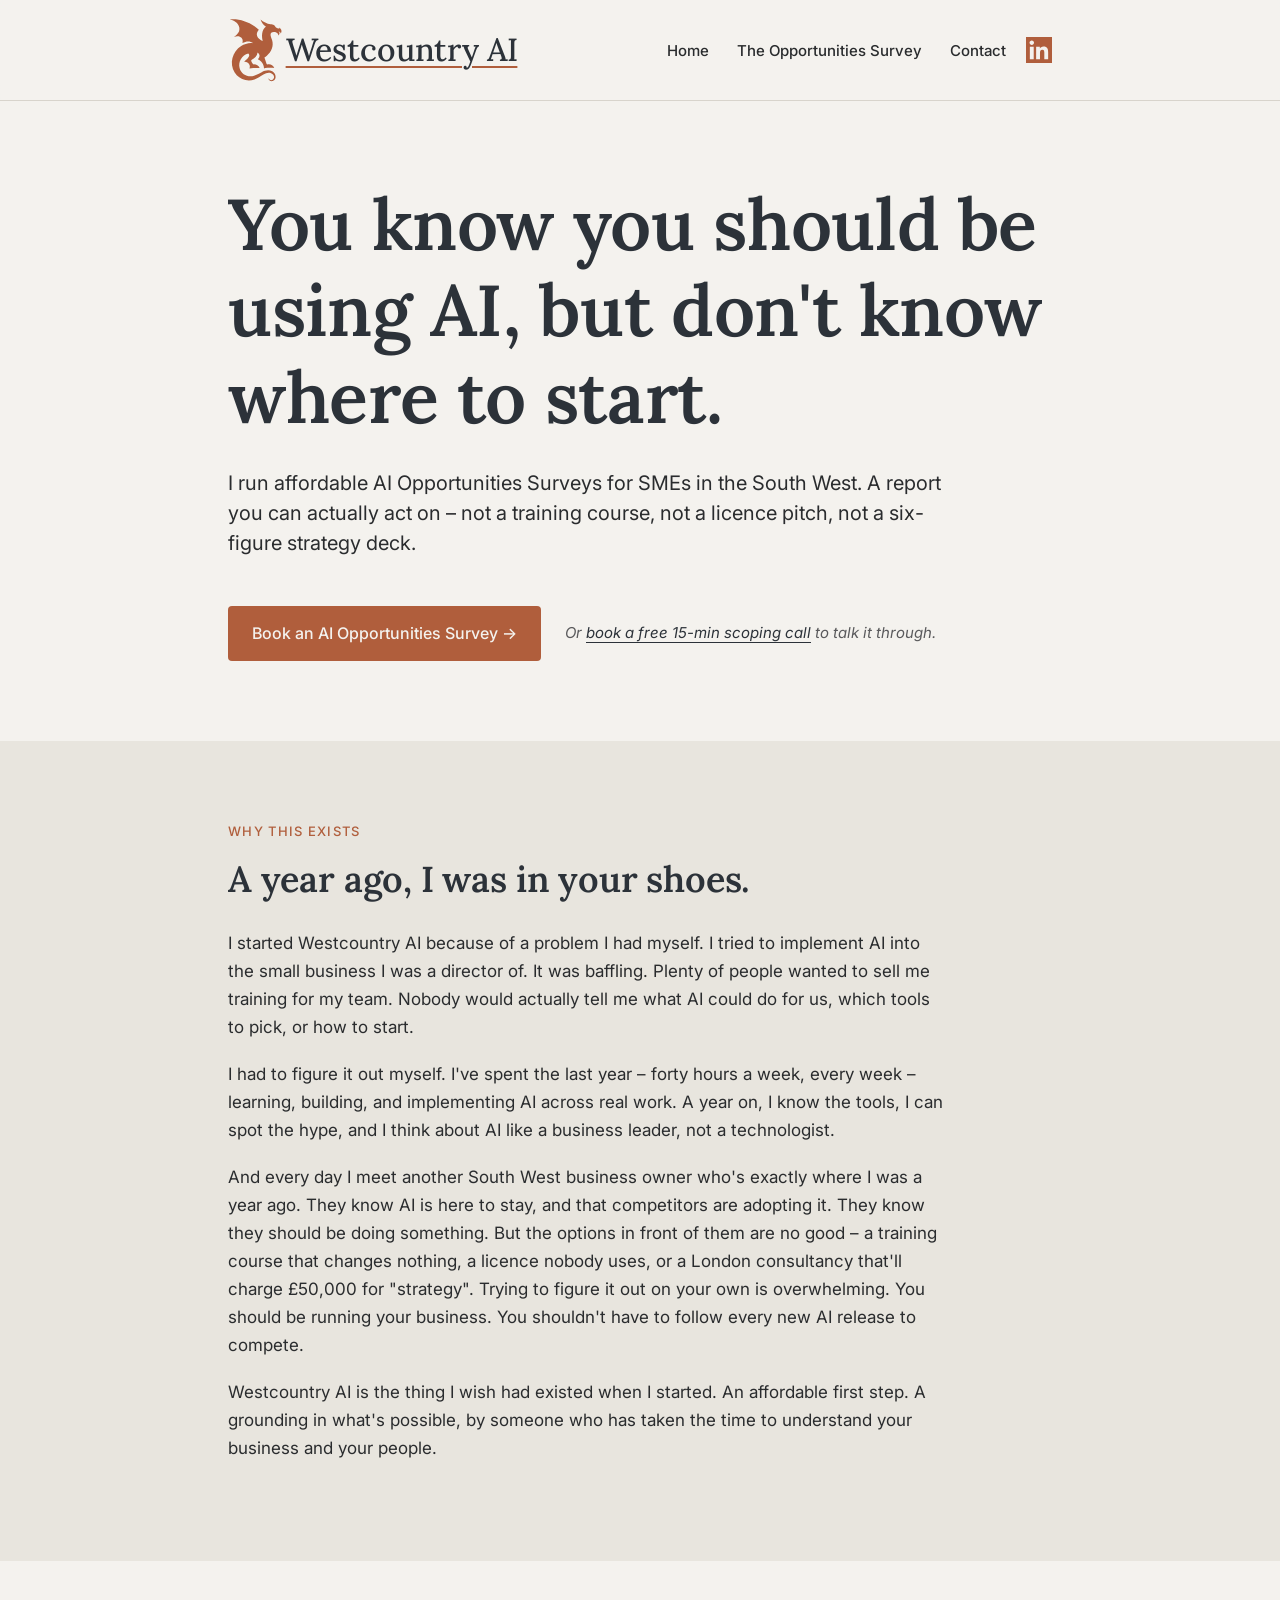
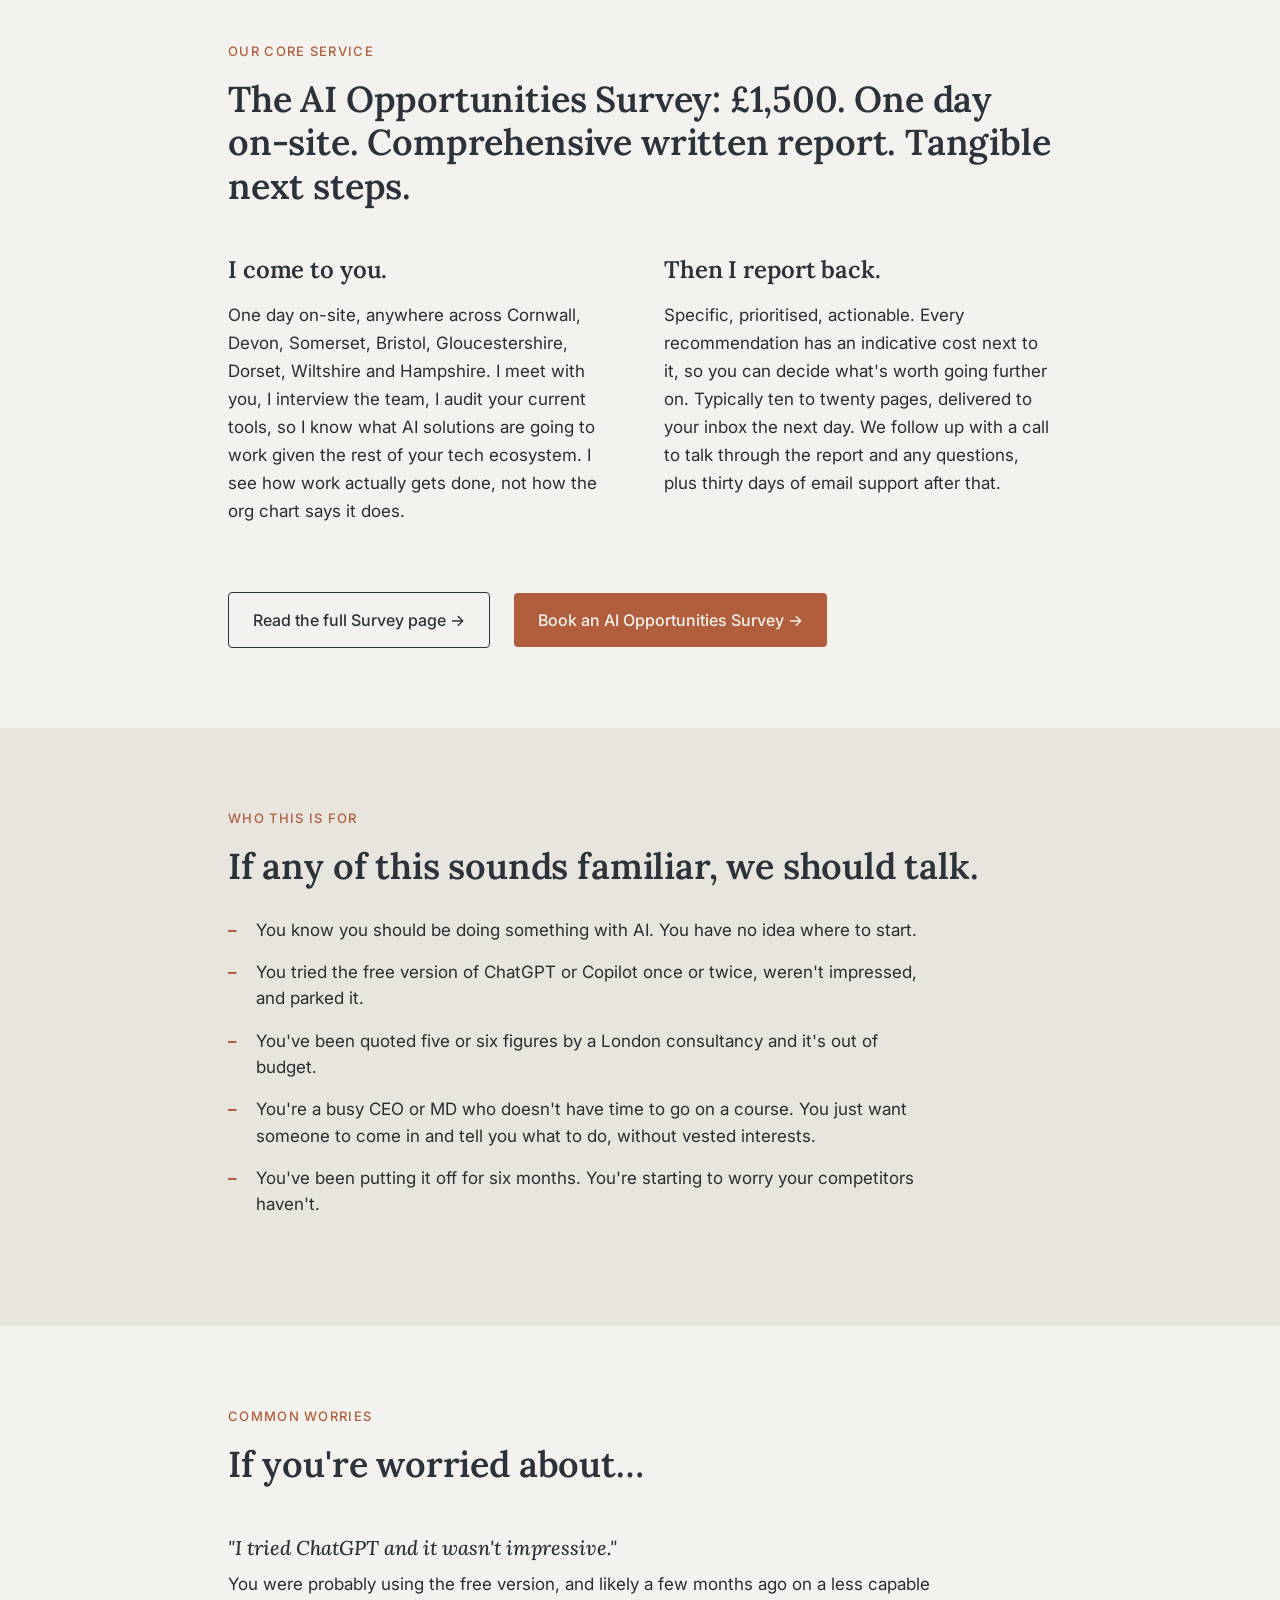
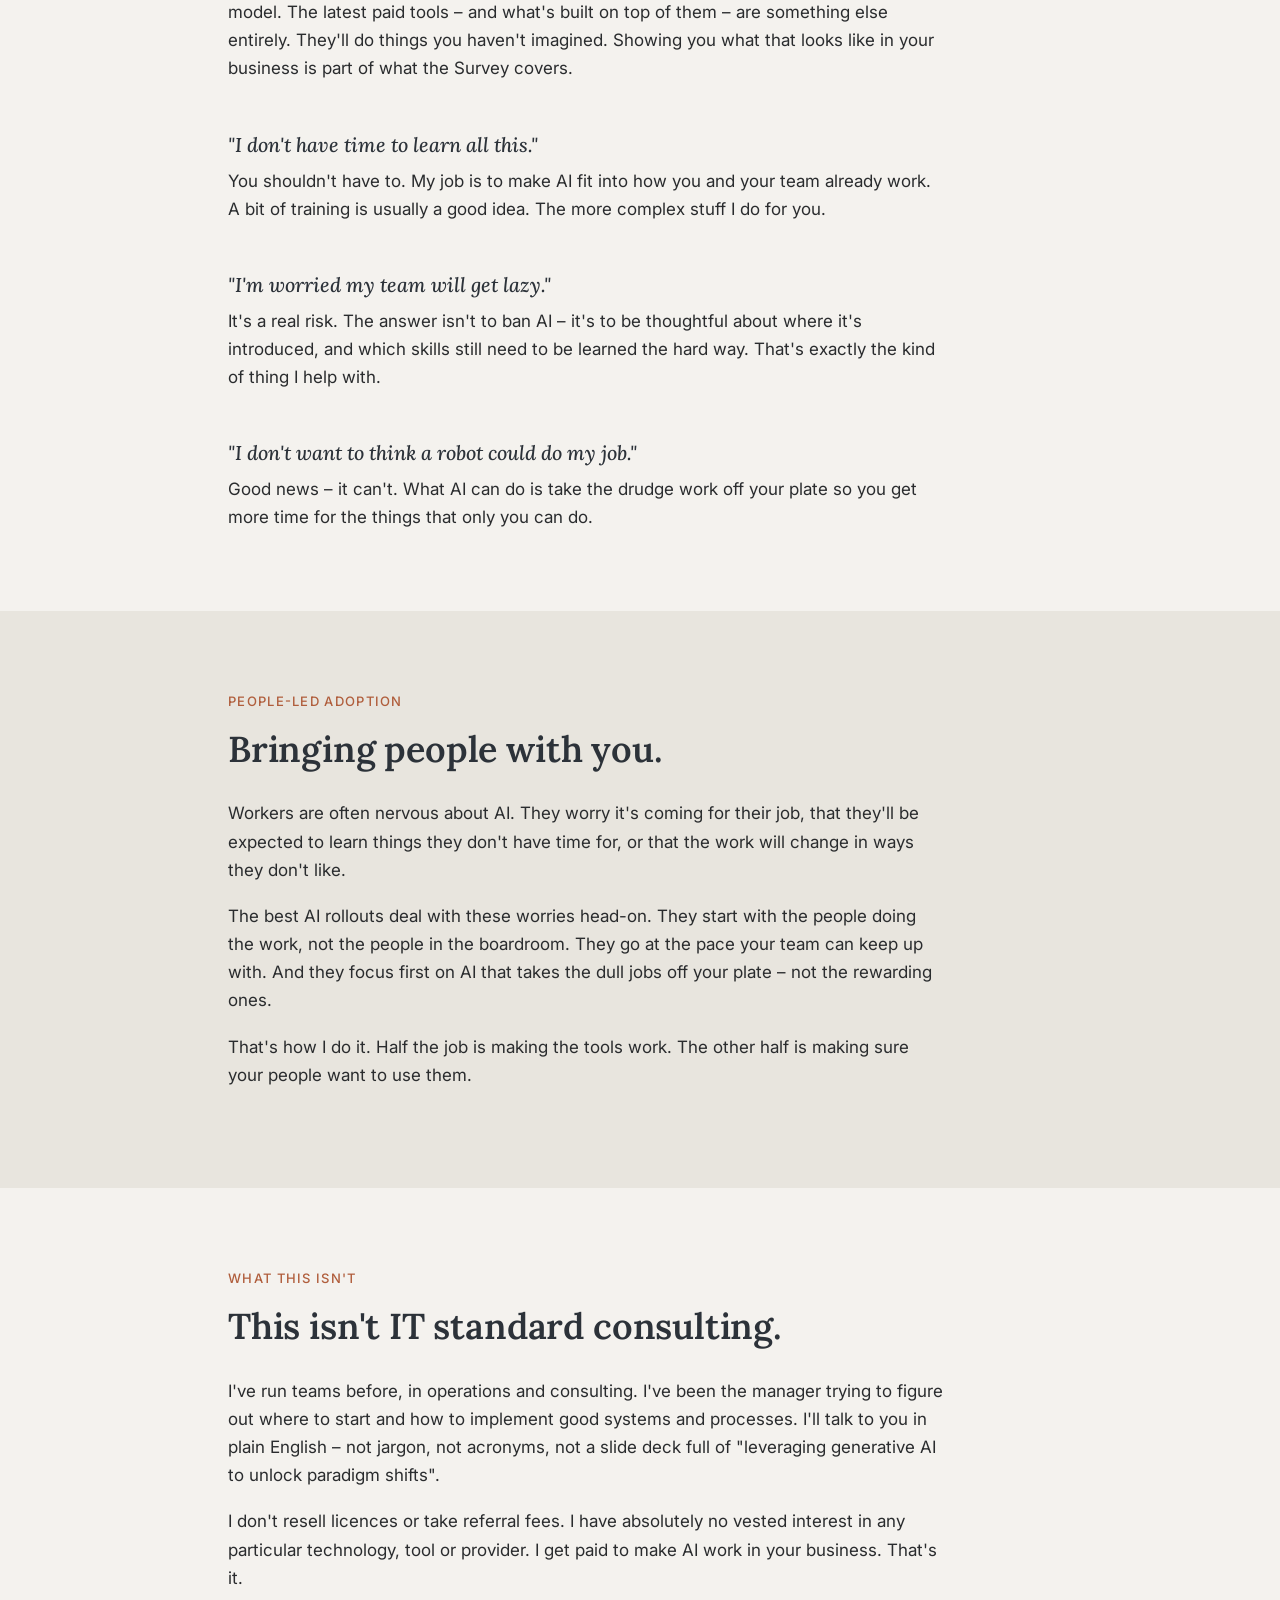
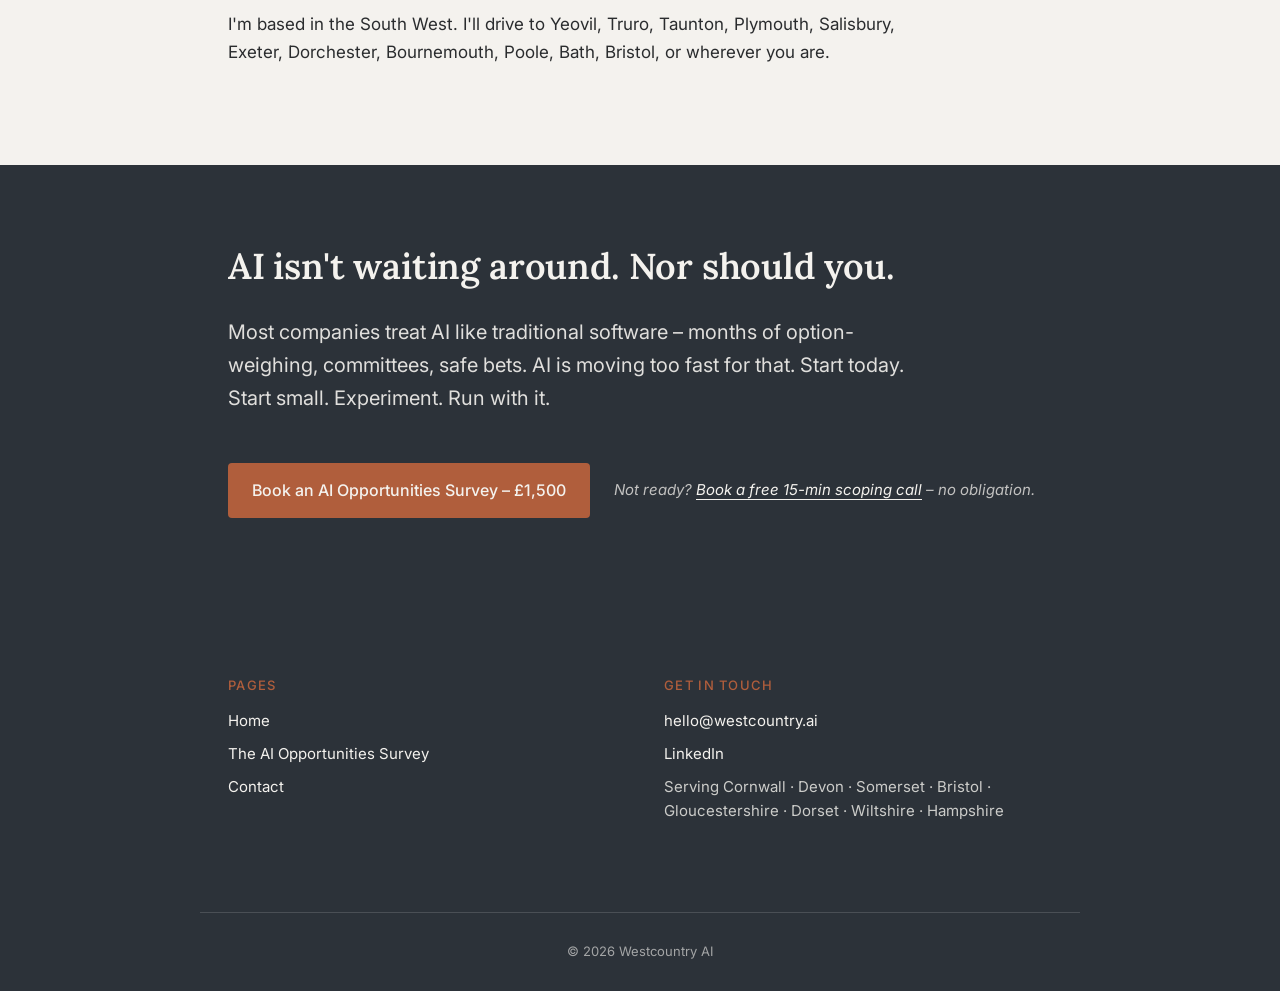
==== commit a314afc9: "Tighten homepage tools-audit line Reframe the audit description so it makes the AI-fit point directl" ====
--- a/index.html
+++ b/index.html
@@ -63,7 +63,7 @@
         <div class="three-cols">
           <div class="col">
             <h3>I come to you.</h3>
-            <p>One day on-site, anywhere across Cornwall, Devon, Somerset, Bristol, Gloucestershire, Dorset, Wiltshire and Hampshire. I meet with you, I interview the team, I audit your current tools – what tools you're using, what you're not, what's going to work given the rest of your tech ecosystem. I see how work actually gets done, not how the org chart says it does.</p>
+            <p>One day on-site, anywhere across Cornwall, Devon, Somerset, Bristol, Gloucestershire, Dorset, Wiltshire and Hampshire. I meet with you, I interview the team, I audit your current tools, so I know what AI solutions are going to work given the rest of your tech ecosystem. I see how work actually gets done, not how the org chart says it does.</p>
           </div>
           <div class="col">
             <h3>Then I report back.</h3>
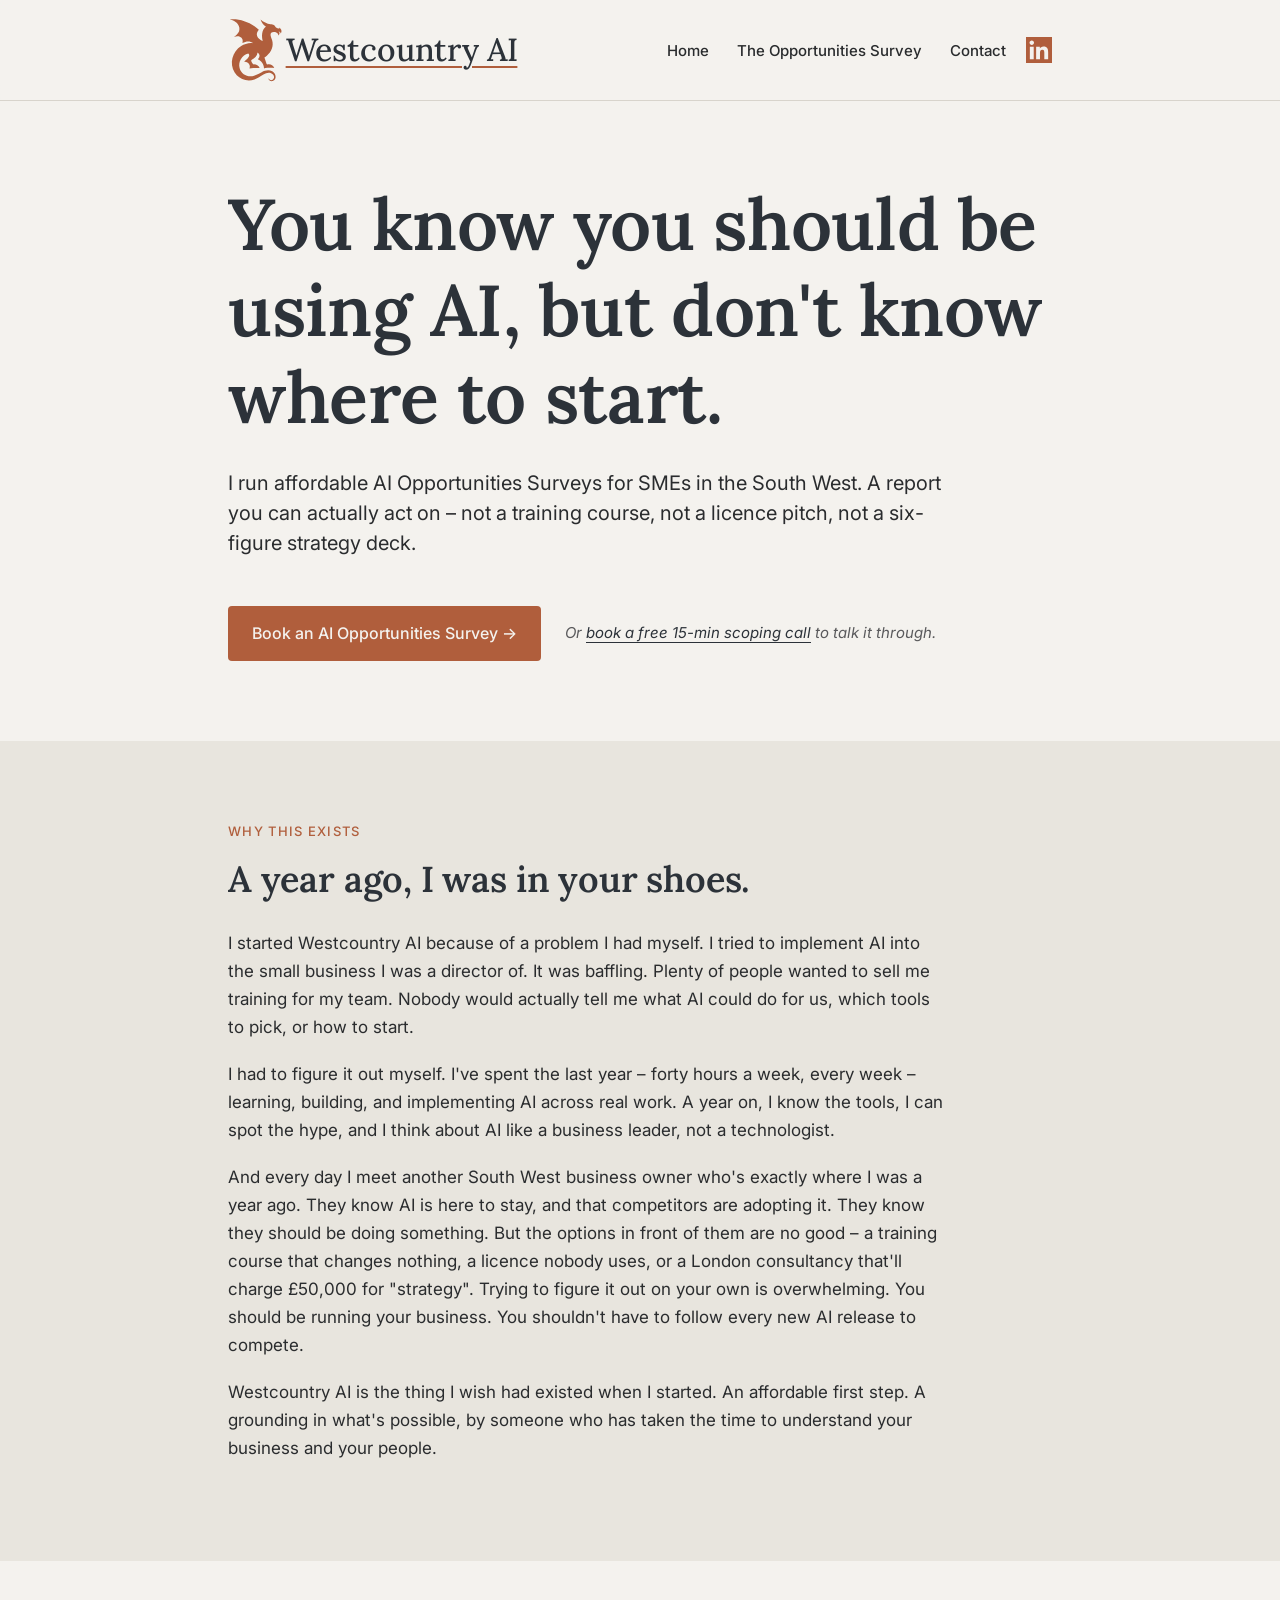
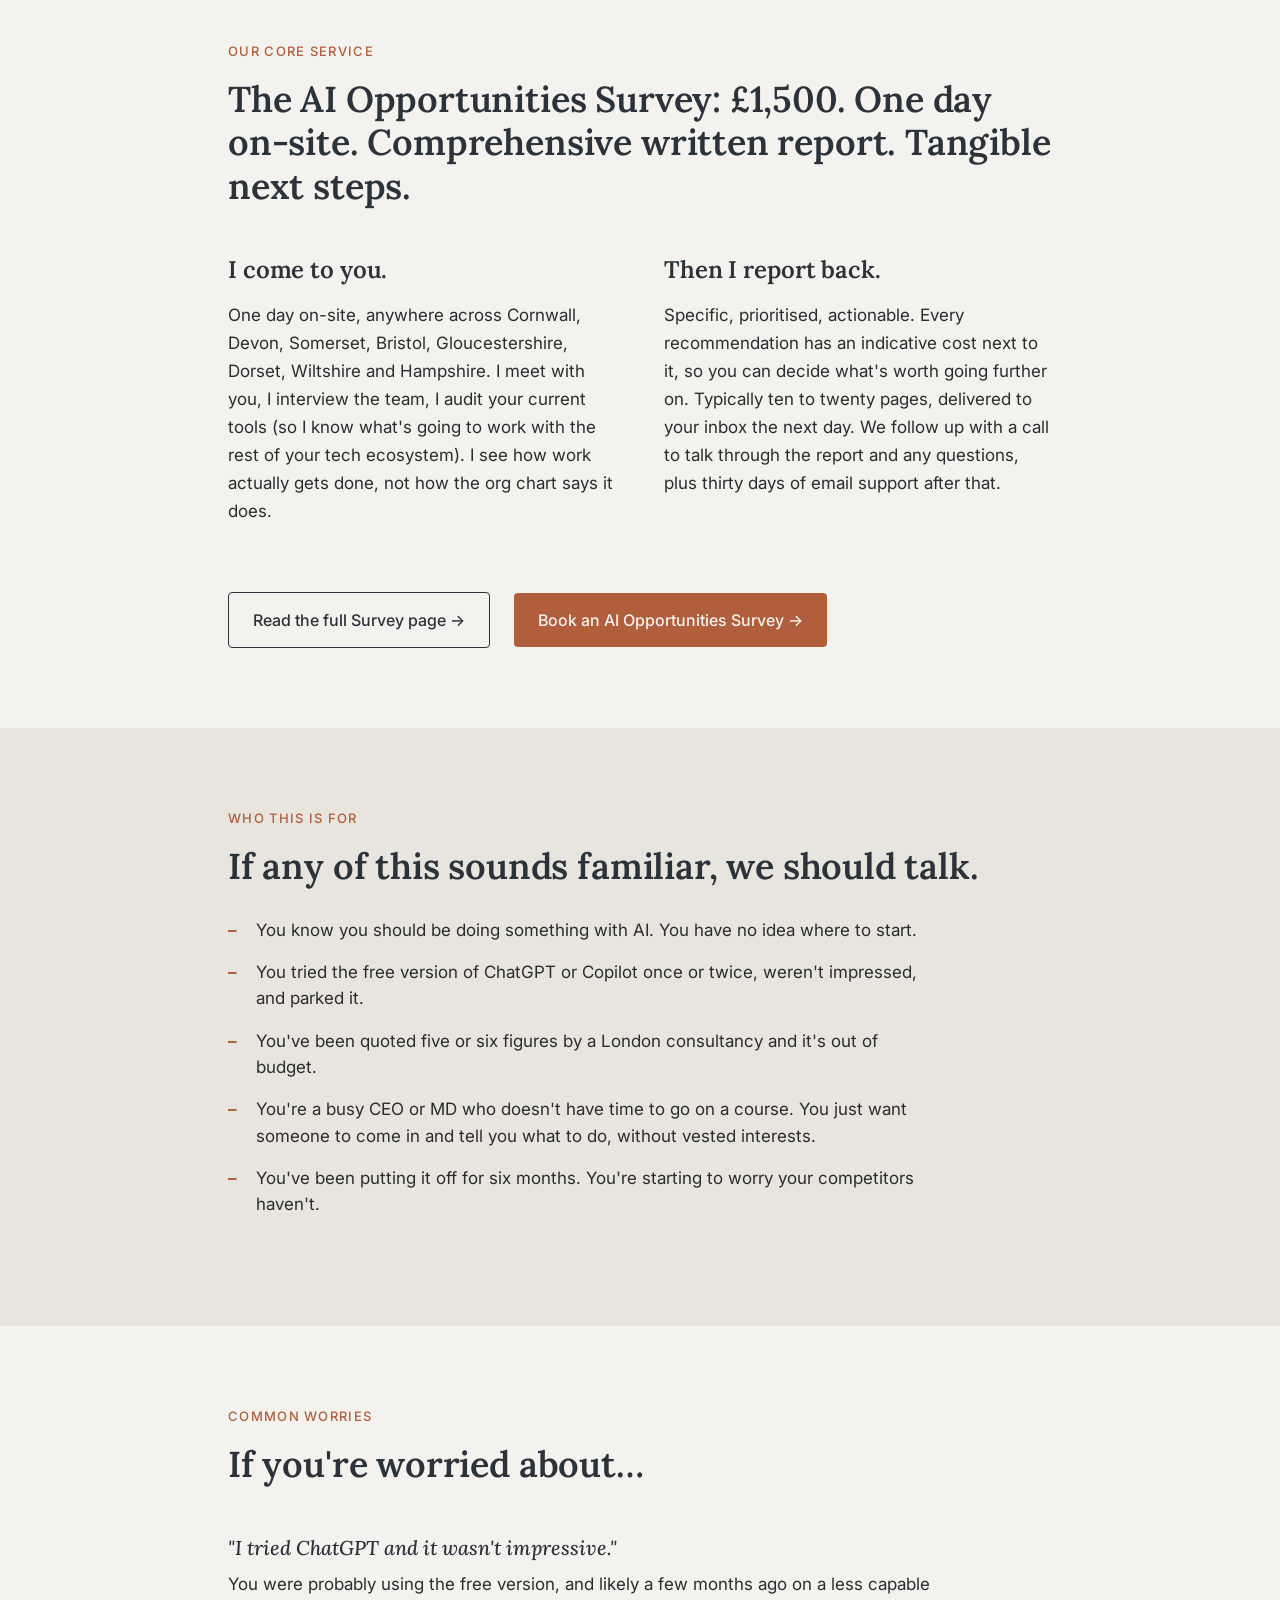
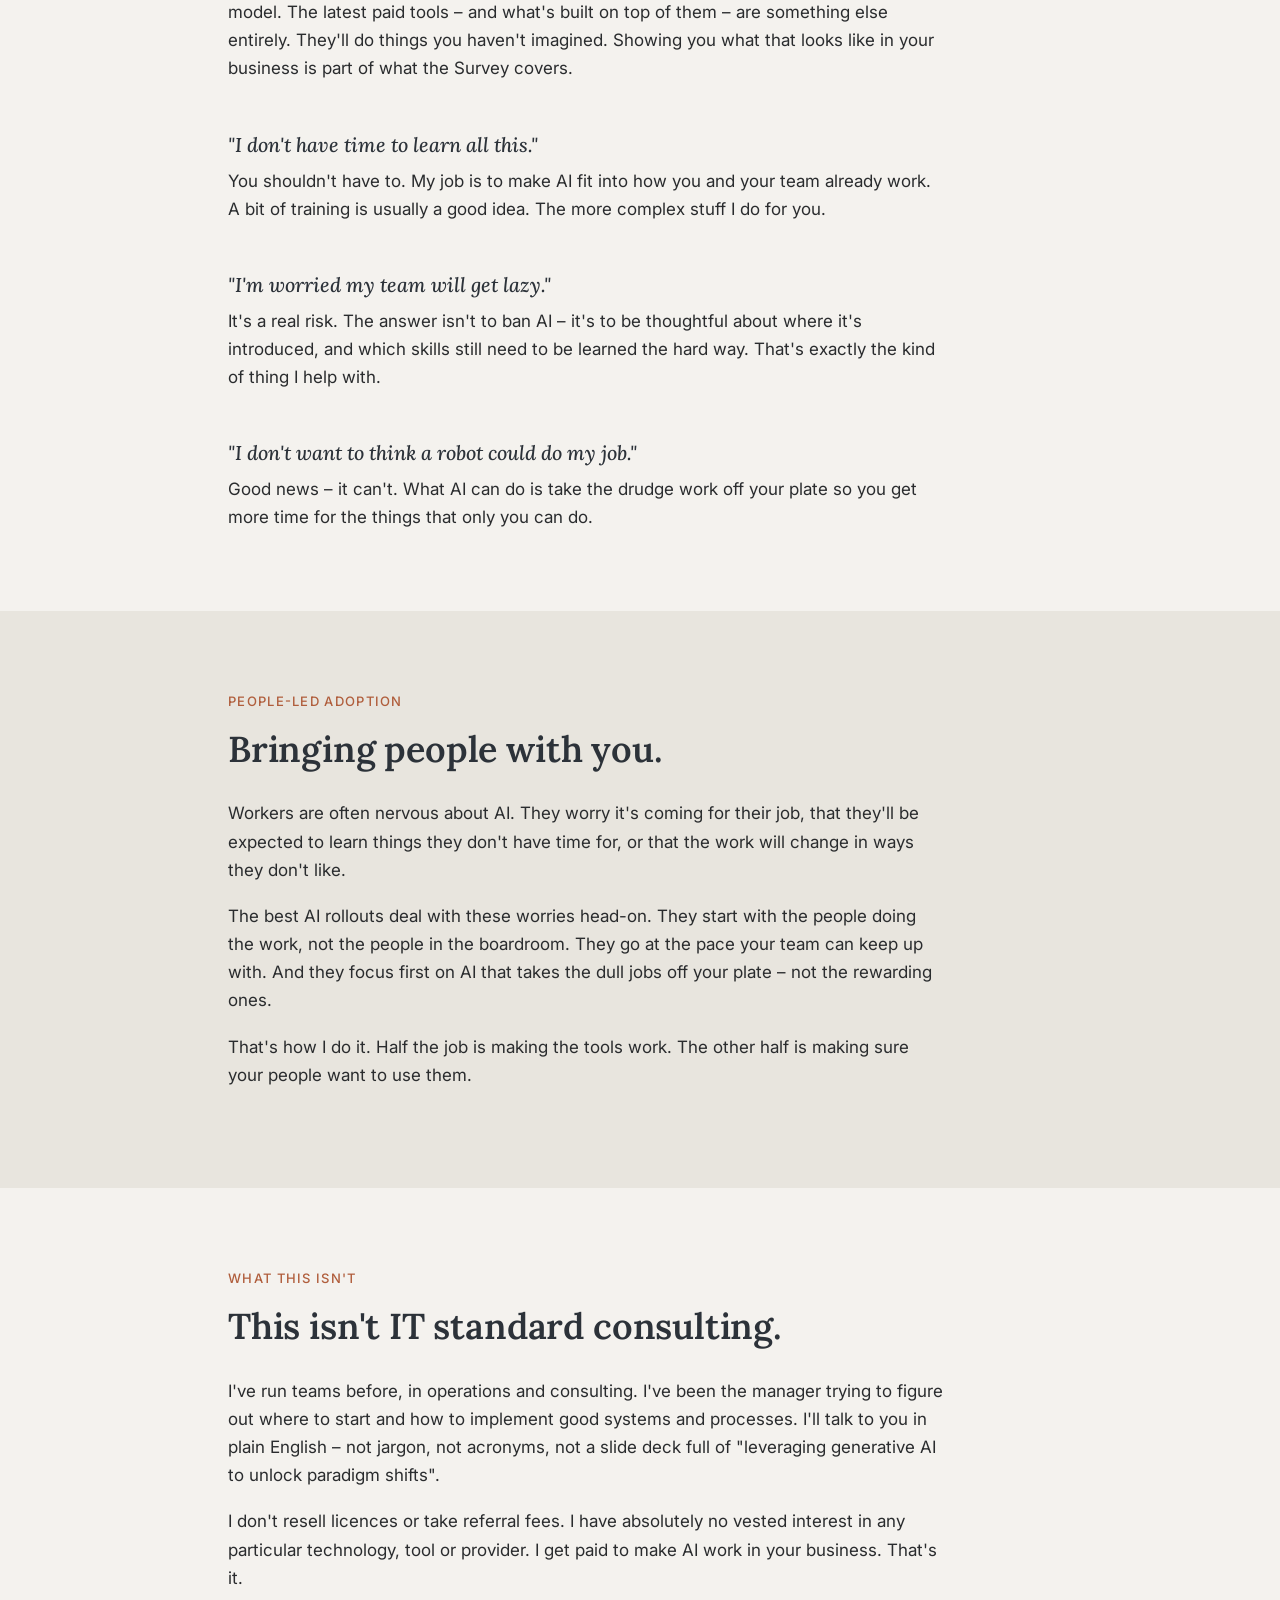
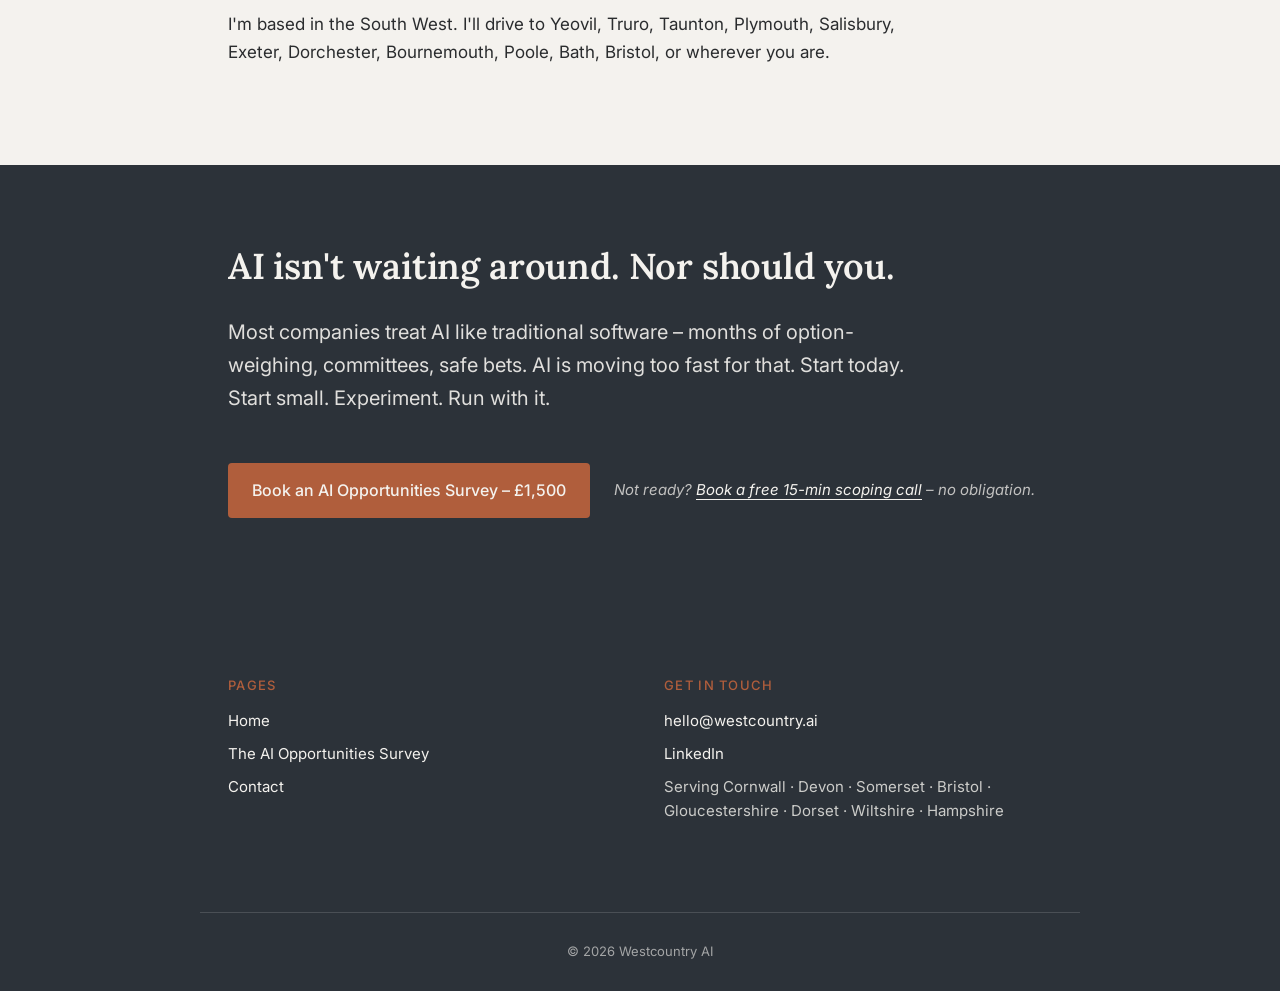
==== commit 774e8da8: "Reword tools-audit line again Use parenthetical aside rather than two clauses; drop "AI solutions" s" ====
--- a/index.html
+++ b/index.html
@@ -63,7 +63,7 @@
         <div class="three-cols">
           <div class="col">
             <h3>I come to you.</h3>
-            <p>One day on-site, anywhere across Cornwall, Devon, Somerset, Bristol, Gloucestershire, Dorset, Wiltshire and Hampshire. I meet with you, I interview the team, I audit your current tools, so I know what AI solutions are going to work given the rest of your tech ecosystem. I see how work actually gets done, not how the org chart says it does.</p>
+            <p>One day on-site, anywhere across Cornwall, Devon, Somerset, Bristol, Gloucestershire, Dorset, Wiltshire and Hampshire. I meet with you, I interview the team, I audit your current tools (so I know what's going to work with the rest of your tech ecosystem). I see how work actually gets done, not how the org chart says it does.</p>
           </div>
           <div class="col">
             <h3>Then I report back.</h3>
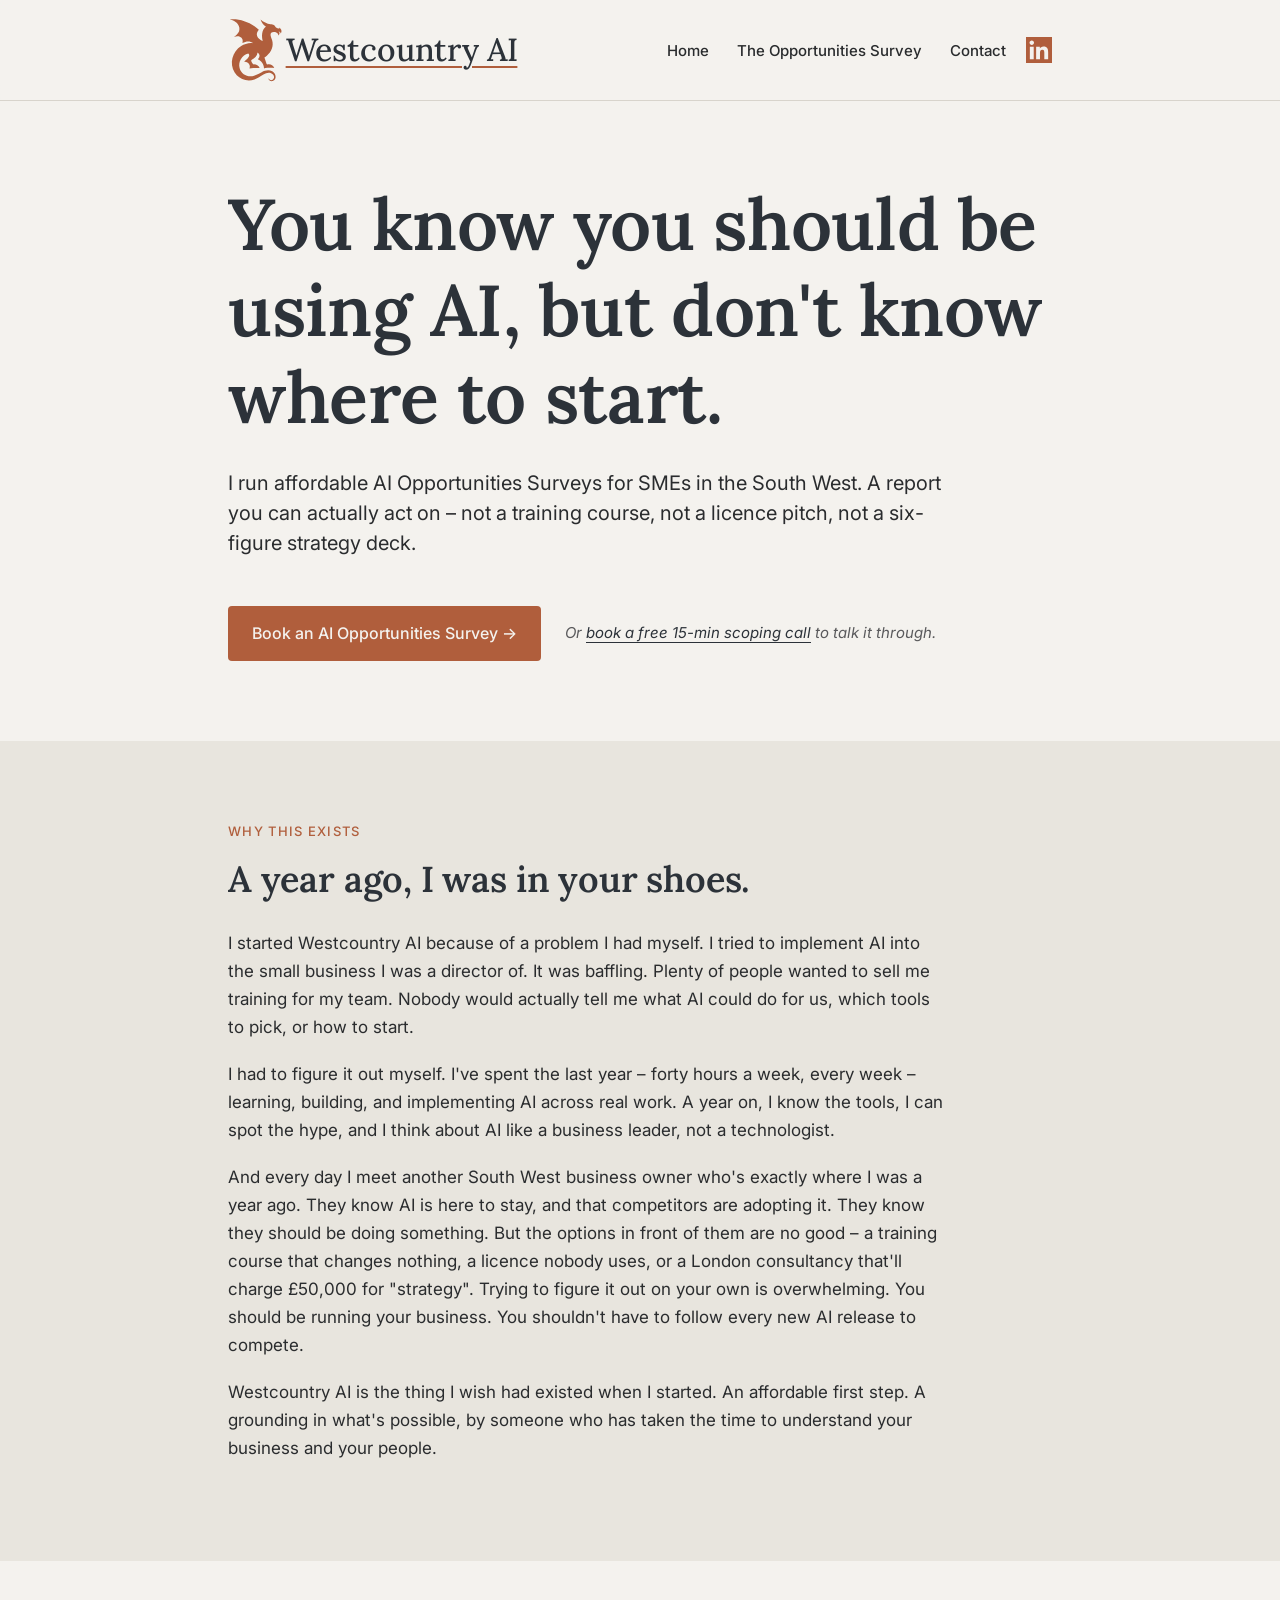
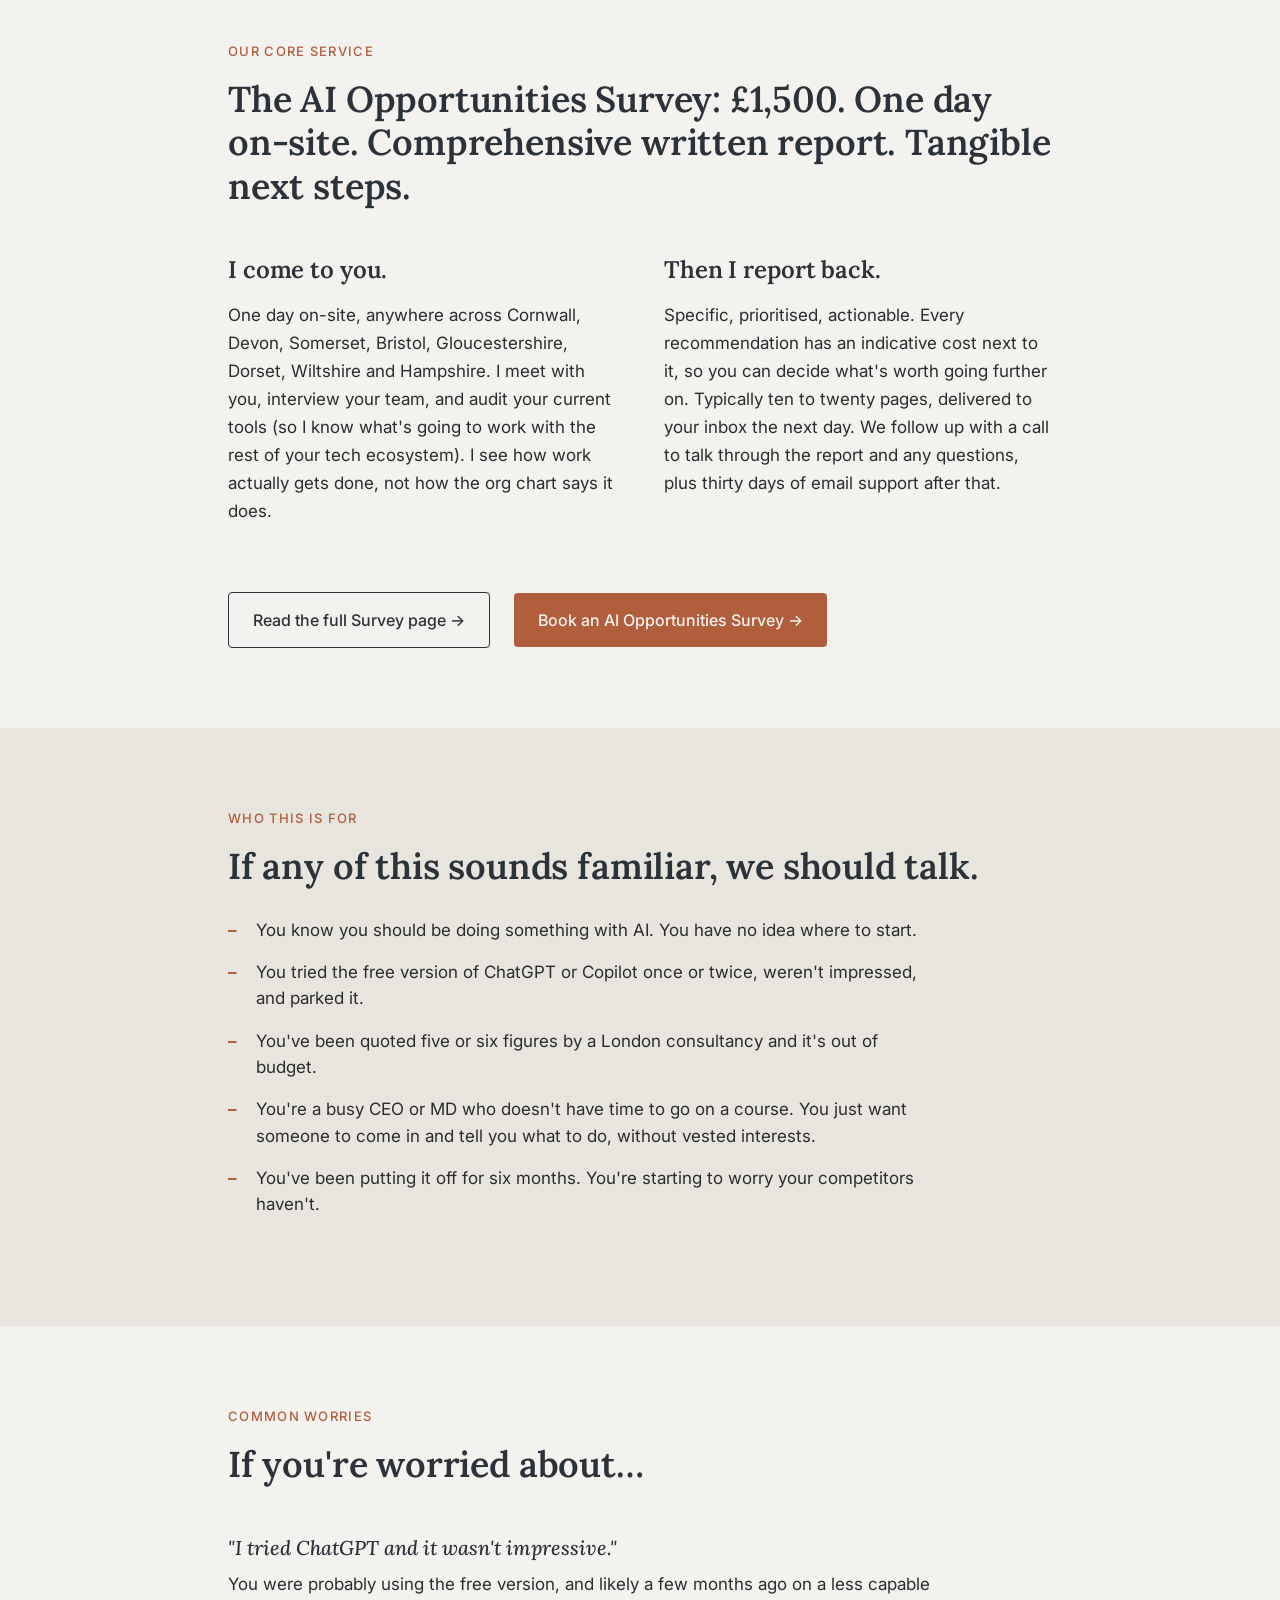
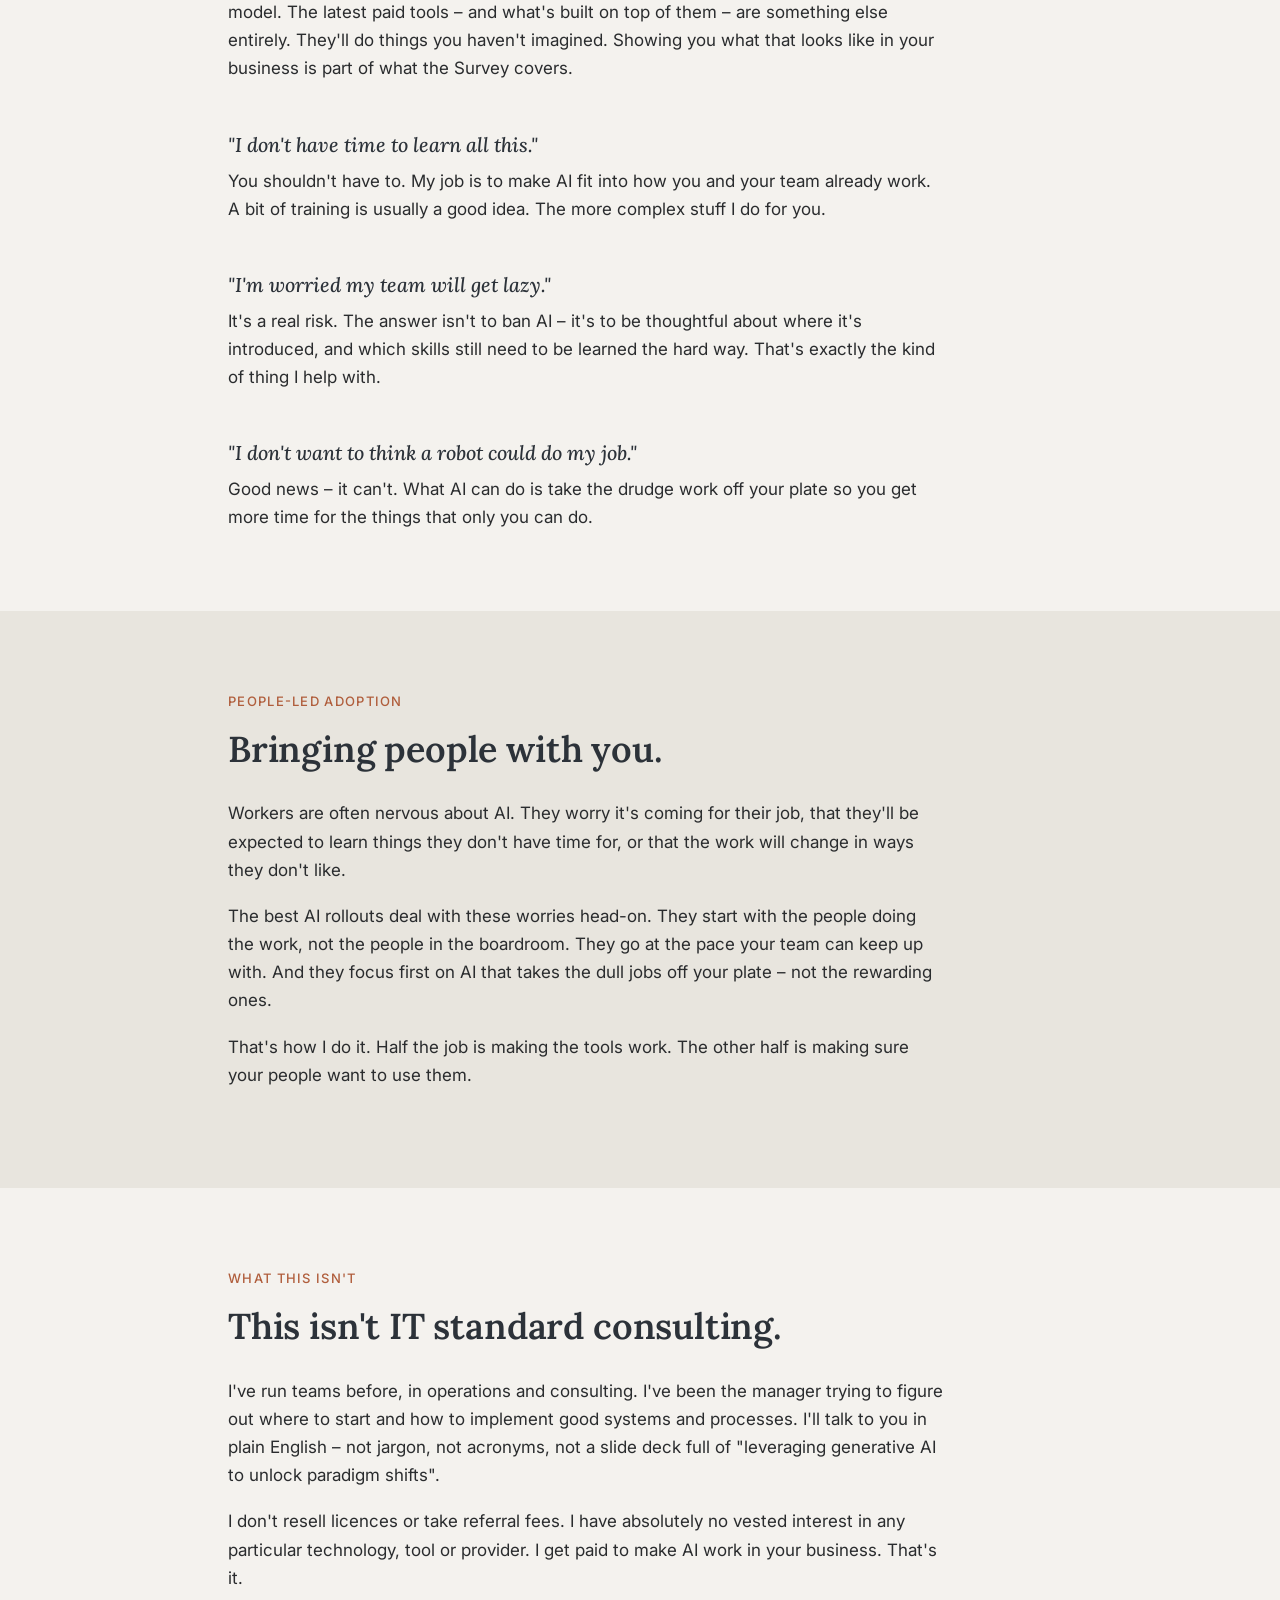
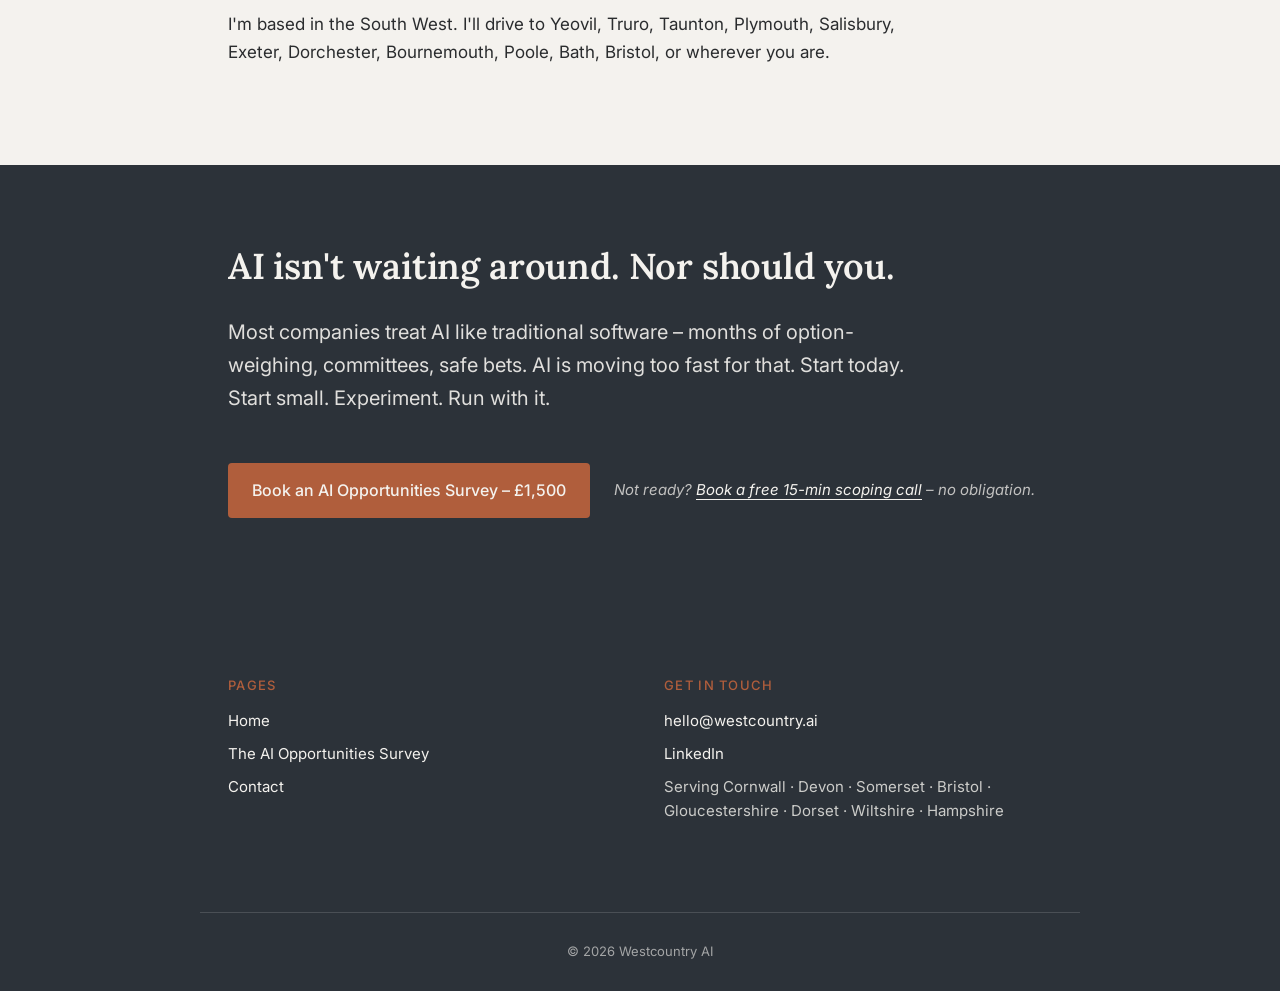
==== commit 51387d3a: "Tighten "I come to you" copy with parallel structure Drop repeated "I" anaphora in favour of cleaner" ====
--- a/index.html
+++ b/index.html
@@ -63,7 +63,7 @@
         <div class="three-cols">
           <div class="col">
             <h3>I come to you.</h3>
-            <p>One day on-site, anywhere across Cornwall, Devon, Somerset, Bristol, Gloucestershire, Dorset, Wiltshire and Hampshire. I meet with you, I interview the team, I audit your current tools (so I know what's going to work with the rest of your tech ecosystem). I see how work actually gets done, not how the org chart says it does.</p>
+            <p>One day on-site, anywhere across Cornwall, Devon, Somerset, Bristol, Gloucestershire, Dorset, Wiltshire and Hampshire. I meet with you, interview your team, and audit your current tools (so I know what's going to work with the rest of your tech ecosystem). I see how work actually gets done, not how the org chart says it does.</p>
           </div>
           <div class="col">
             <h3>Then I report back.</h3>
